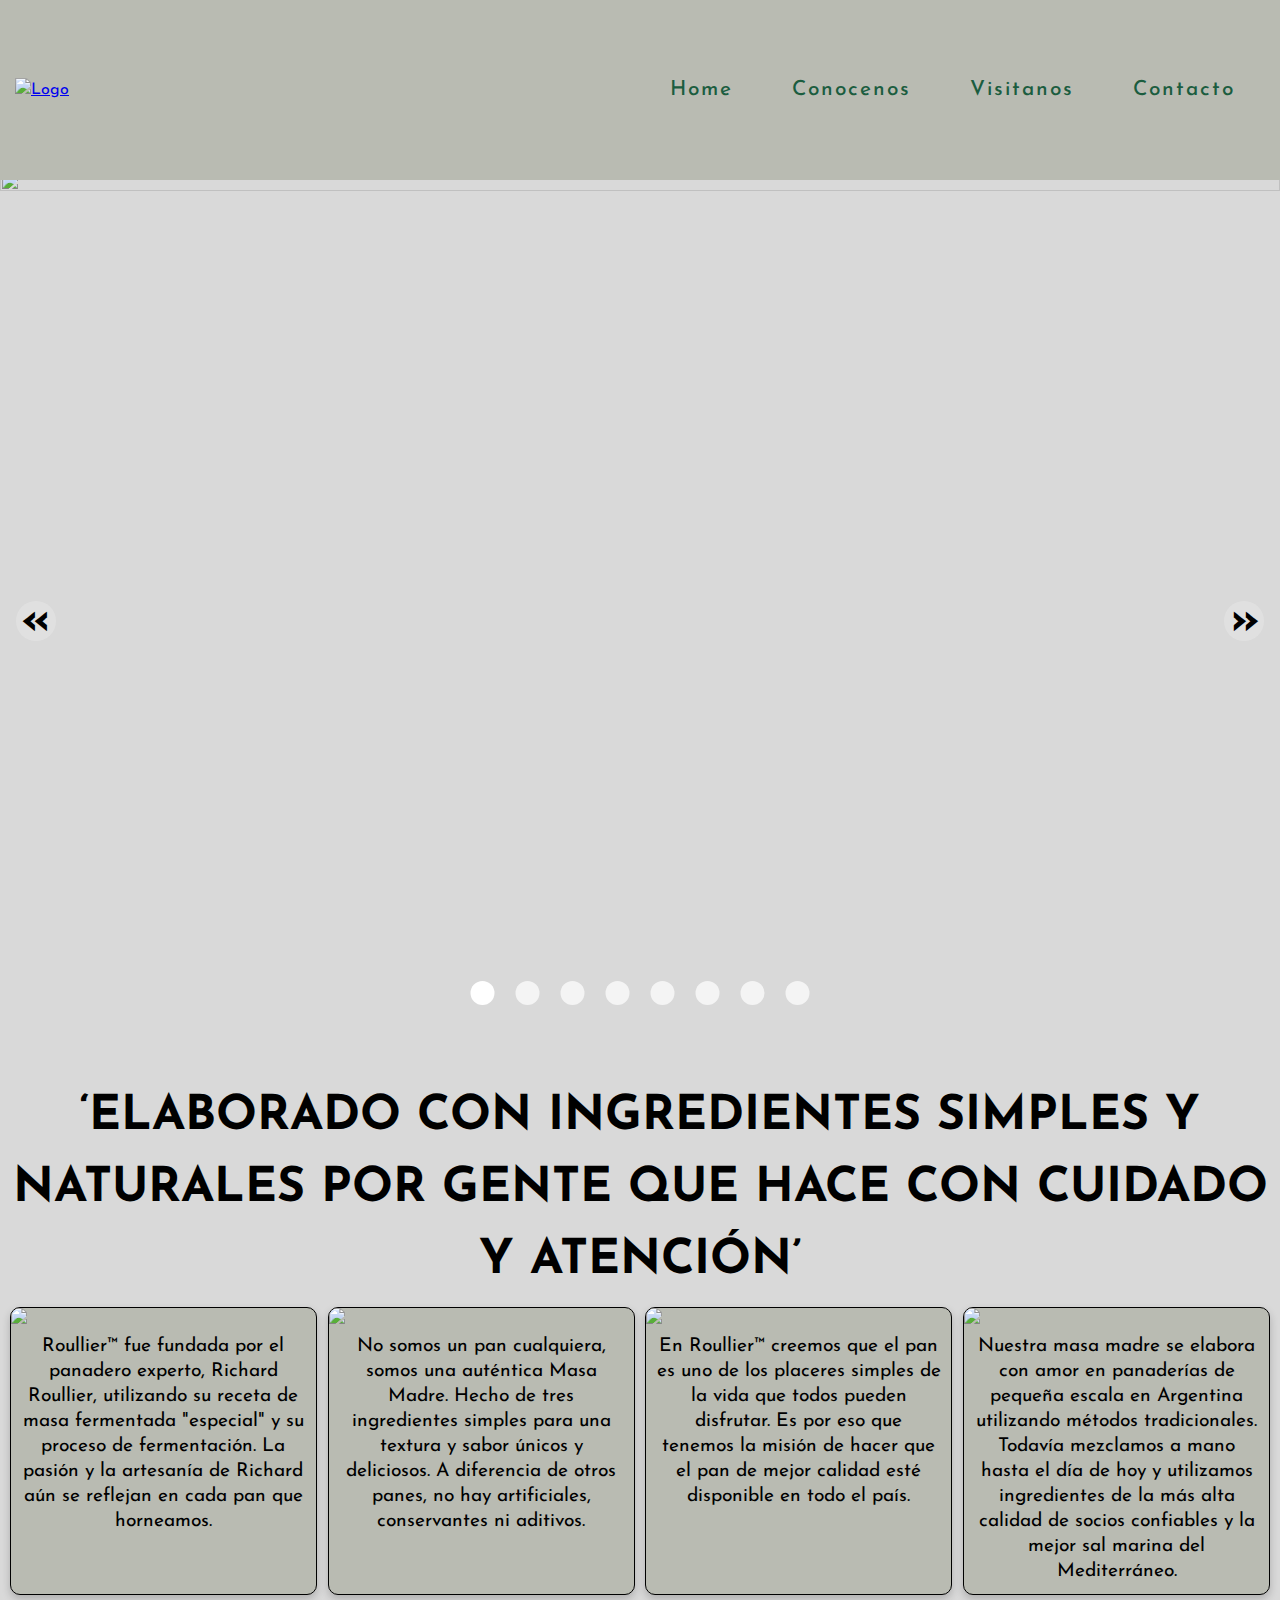
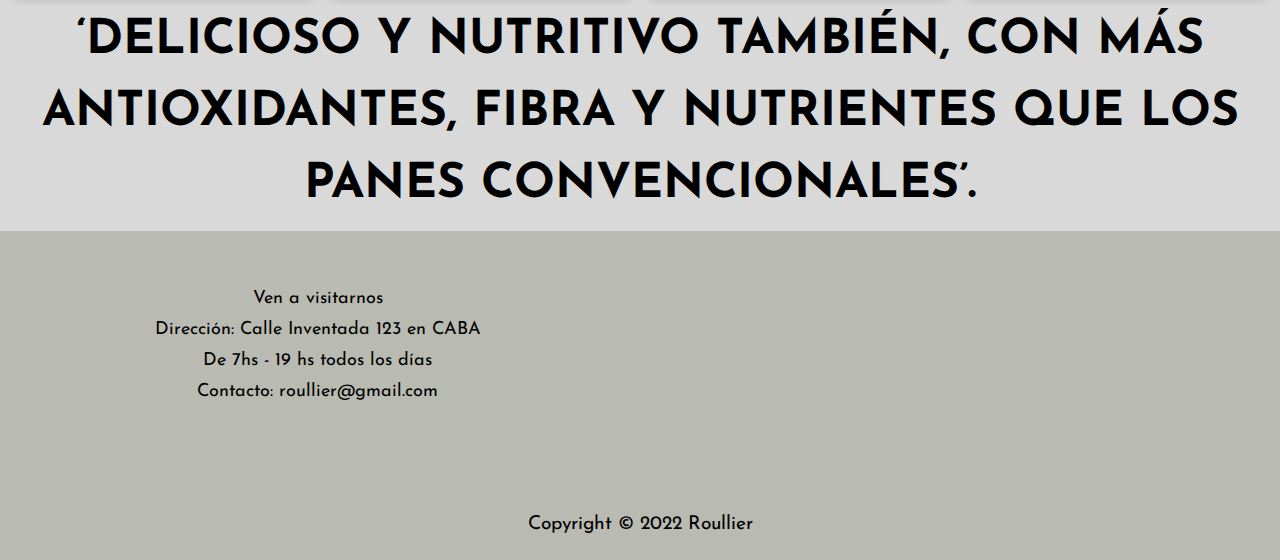
==== Index.html @ 5b41ce5e "media query" ====
<!DOCTYPE html>
<html lang="en">
  <head>
    <meta charset="UTF-8" />
    <meta content="width=device-width, initial-scale=1" name="viewport" />
    <title>Roullier™ Index</title>
    <meta http-equiv="X-UA-Compatible" content="IE=edge" />
    <link rel="stylesheet" href="style.css" />
    <link rel="preconnect" href="https://fonts.googleapis.com" />
    <link rel="preconnect" href="https://fonts.gstatic.com" crossorigin />
    <link
      href="https://fonts.googleapis.com/css2?family=Josefin+Sans:wght@400;500;600;700&family=Montserrat:wght@100&display=swap"
      rel="stylesheet"
    />
    <script
      src="https://kit.fontawesome.com/a5eb905d06.js"
      crossorigin="anonymous"
    ></script>
    <link rel="shortcut icon" href="img/favicon.ico" type="image/x-icon" />
  </head>
  <body>
    <header class="primary-heading">
      <nav class="nav">
        <div class="nav__logo">
          <a href="#start" >
            <img src="img/roullier-logo-no-background.png" alt="Logo"
            /></a>
        </div>
        <ul class="nav__links">
          <li class="nav__link"><a href="#start">Home</a></li>
          <li class="nav__link"><a href="/Conocenos.html">Conocenos</a></li>
          <li class="nav__link"><a href="#end">Visitanos</a></li>
          <li class="nav__link"><a href="/Contacto.html">Contacto</a></li>
        </ul>
        <div class="nav__burger">
          <div class="line1"></div>
          <div class="line2"></div>
          <div class="line3"></div>
        </div>
      </nav>
    </header>
    <main id="start" class="main">
      <div class="carousel">
        <ul class="carousel__track">
          <li class="carousel__img carousel__img-visible">
            <img src="img/imgCarousel1 (2).jpg" alt="" />
          </li>
          <li class="carousel__img">
            <img src="img/imgCarousel2 (2).jpg" alt="" />
          </li>
          <li class="carousel__img">
            <img src="img/imgCarousel3.jpg" alt="" />
          </li>
          <li class="carousel__img">
            <img src="img/imgCarousel4.jpg" alt="" />
          </li>
          <li class="carousel__img">
            <img src="img/imgCarousel5.jpg" alt="" />
          </li>
          <li class="carousel__img">
            <img src="img/imgCarousel6.jpg" alt="" />
          </li>
          <li class="carousel__img">
            <img src="img/imgCarousel7.jpg" alt="" />
          </li>
          <li class="carousel__img">
            <img src="img/imgCarousel8.jpg" alt="" />
          </li>
        </ul>
        <div class="carousel__buttons">
          <button class="carousel__button carousel__button--prev">
            &#171;
          </button>
          <button class="carousel__button carousel__button--next">
            &#187;
          </button>
        </div>
        <div class="carousel__indicators">
          <button
            class="carousel__indicator carousel__indicator__active"
          ></button>
          <button class="carousel__indicator"></button>
          <button class="carousel__indicator"></button>
          <button class="carousel__indicator"></button>
          <button class="carousel__indicator"></button>
          <button class="carousel__indicator"></button>
          <button class="carousel__indicator"></button>
          <button class="carousel__indicator"></button>
        </div>
      </div>

      <section class="section-one">
		<div class="section-one__text">
			<h1>
				‘ELABORADO CON INGREDIENTES SIMPLES Y NATURALES POR GENTE QUE HACE CON
				CUIDADO Y ATENCIÓN’
			  </h1>
		</div>
        
        <div class="section-one__green">
          <div class="card">
            <img src="img/imgCol1.jpeg" class="card__img" />
            <div class="card__body">
              <p class="card__text">
                Roullier™ fue fundada por el panadero experto, Richard Roullier,
                utilizando su receta de masa fermentada "especial" y su proceso
                de fermentación. La pasión y la artesanía de Richard aún se
                reflejan en cada pan que horneamos.
              </p>
            </div>
          </div>
          <div class="space"></div>
          <div class="card">
			<img src="img/imgCol2.jpeg" class="card__img" />
            <div class="card__body">
              <p class="card__text">
                No somos un pan cualquiera, somos una auténtica Masa Madre.
                Hecho de tres ingredientes simples para una textura y sabor
                únicos y deliciosos. A diferencia de otros panes, no hay
                artificiales, conservantes ni aditivos.
              </p>
            </div>
          </div>
          <div class="space"></div>
          <div class="card">
			<img src="img/imgCol3.jpeg" class="card__img" />
            <div class="card__body">
              <p class="card__text">
                En Roullier™ creemos que el pan es uno de los placeres simples
                de la vida que todos pueden disfrutar. Es por eso que tenemos la
                misión de hacer que el pan de mejor calidad esté disponible en
                todo el país.
              </p>
            </div>
           
          </div>
          <div class="space"></div>
          <div class="card">
			<img src="img/imgCol4.jpg" class="card__img" />
            <div class="card__body">
              <p class="card__text">
                Nuestra masa madre se elabora con amor en panaderías de pequeña
                escala en Argentina utilizando métodos tradicionales. Todavía
                mezclamos a mano hasta el día de hoy y utilizamos ingredientes
                de la más alta calidad de socios confiables y la mejor sal
                marina del Mediterráneo.
              </p>
            </div>
          </div>
          
        </div>
		<div class="section-one__text">
			<h1>
				‘DELICIOSO Y NUTRITIVO TAMBIÉN, CON MÁS ANTIOXIDANTES, FIBRA Y
				NUTRIENTES QUE LOS PANES CONVENCIONALES’.
			  </h1>
		</div>
       
      </section>
    </main>

    <footer class="footer">
      <div class="footer__contact">
        <ul>
          <li>Ven a visitarnos</li>
          <li>Dirección: Calle Inventada 123 en CABA</li>
          <li>De 7hs - 19 hs todos los días</li>
          <li>Contacto: roullier@gmail.com</li>
          <li>
            <a href=""><i class="fa-brands fa-whatsapp fa-xl"></i></a
            ><a href=""><i class="fa-brands fa-instagram fa-xl"></i></a>
            <a href=""> <i class="fa-brands fa-facebook-f fa-xl"></i></a>
            <a href=""><i class="fa-brands fa-pinterest-p fa-xl"></i></a>
          </li>
        </ul>
        <iframe
          src="https://www.google.com/maps/embed?pb=!1m18!1m12!1m3!1d105089.18487951913!2d-58.51975535823997!3d-34.603225189045624!2m3!1f0!2f0!3f0!3m2!1i1024!2i768!4f13.1!3m3!1m2!1s0x95bcb579510de101%3A0x88c0b776a1d90a3b!2zQm_Du2xhbg!5e0!3m2!1ses-419!2sar!4v1664682554172!5m2!1ses-419!2sar"
          width="400"
          height="200"
          style="border: 0"
          allowfullscreen=""
          loading="lazy"
          referrerpolicy="no-referrer-when-downgrade"
        ></iframe>
      </div>
      <p id="end">Copyright © 2022 Roullier</p>
    </footer>
    <script src="app.js"></script>
    <script src="carousel.js"></script>
  </body>
</html>
---- style.css ----
/*Reset*/
/* Box sizing reglas*/
*,
*::before,
*::after {
    box-sizing: border-box;
}

/* Remover margenes */
* {
    margin: 0;
    padding: 0;
}

/* remover estilo listas ul, al elemento con rol de lista */
ul[role="list"],
ol[role="list"] {
    list-style: none;
}

/* reseteo de root */
html:focus-within {
    scroll-behavior: smooth;
}

/* reseteo de body */
body {
    min-height: 100vh;
    text-rendering: optimizeSpeed;
    line-height: 1.5;
    font-family: "Josefin Sans", sans-serif;
    overflow-x: hidden;
    background-color: #d9d9d9;
}

/* los enlases que no tienen clase tienen estilo default */
a:not([class]) {
    text-decoration-skip-ink: auto;
}

/* reseteo de imagenes */
img,
picture {
    min-width: 100%;
    display: block;
}

/* letra botones heredadas */
input,
button,
textarea,
select {
    font: inherit;
}

/*FIN RESET*/

/*Estilo nav*/
.nav__logo {
    display: flex;
    position: relative;
}

.nav__logo img {
    width: 20vh;
}

nav {
    display: flex;
    position: fixed;
    top: 0;
    z-index: 2;
    width: 100%;
    align-items: center;
    justify-content: space-between;
    height: 20vh;
    background-color: #b9bbb2;
    padding: 15px;
}

.nav__links {
    display: flex;
    width: 50%;
    justify-content: space-around;
    align-items: center;
}

.nav__links a {
    color: #1B5D3F;
    font-weight: 500;
    font-size: 1.3rem;
    text-decoration: none;
    letter-spacing: 0.125rem;
    display: inline-block;
}

li {
    list-style: none;
}

.nav__burger {
    align-self: center;
    display: none;
}

.nav__burger div {
    background-color: #04020f;
    width: 3.125rem;
    height: 0.4rem;
    margin: 0.5rem;
    transition: all 0.5s ease;
}

.nav__links a:hover {
    transform: scale(110%);
}

/*Fin Estilo Nav*/

/*Carousel Style*/
.carousel {
    max-width: 100vw;
    height: 100vh;
    overflow: hidden;
    position: relative;
    margin-top: 19vh;
    background-color: #d9d9d9;
}

.carousel__img,
.carousel__img-hidden {
    display: none;
}

.carousel__track {
    inset: 0;
}

.carousel__track img {
    display: block;
    max-width: 100%;
    width: 100%;
    height: 100%;
    object-fit: cover;
    object-position: center;
}

.carousel__img-visible {
    display: block;
}

.animacionDerecha {
    animation: slideChangeR 1s;
}

.animacionIzquierda {
    animation: slideChangeL 1s;
}

@keyframes slideChangeL {
    from {
        opacity: 0;
        transform: translateX(1900px);
    }
    to {
        opacity: 1;
        transform: translateX(0px);
    }
}

@keyframes slideChangeR {
    from {
        opacity: 0;
        transform: translateX(-1900px);
    }
    to {
        opacity: 1;
        transform: translateX(0px);
    }
}

.carousel__button {
    justify-content: center;
    object-position: center;
    font-weight: bold;
    height: 40px;
    width: 40px;
    line-height: 40px;
    position: absolute;
    top: 50%;
    transform: translateY(-50%);
    background-color: rgba(255, 255, 255, 20%);
    border: none;
    border-radius: 50%;
    font-size: 3rem;
    cursor: pointer;
    text-align: center;
}

.carousel__button--next {
    right: 1rem;
}

.carousel__button--prev {
    left: 1rem;
}

.carousel__button:hover {
    background-color: rgba(255, 255, 255, 50%);
}

.carousel__indicators {
    position: absolute;
    display: block;
    height: fit-content;
    width: fit-content;
    z-index: 1;
    top: 90%;
    right: 50%;
    transform: translateX(50%);
}

.carousel__indicator {
    width: 1.5rem;
    height: 1.5rem;
    margin: auto 0.5rem;
    border: none;
    border-radius: 50%;
    background-color: rgba(255, 255, 255, 0.7);
    cursor: pointer;
}

.carousel__indicator__active {
    background-color: rgba(255, 255, 255, 1);
}

/*Fin estilo carousel*/
/*section style*/
.section-one {
    margin: 0;
    display: block;
    justify-content: space-evenly;
    background-color: inherit;
    height: fit-content;
    text-align: center;
    align-items: center;
}

.section-one__text {
    text-align: center;
    padding: 10px;
    background-color: inherit;
    font-size: 1.5rem;
    height: fit-content;
}

.section-one h2 {
    text-align: center;
    padding: 20px;
    background-color: inherit;
    font-size: 1.2rem;
}

.section-one__green {
    display: flex;
    width: 100%;
    align-items: stretch;
    height: auto;
    padding: 0 10px;
}

.section-one__grey {
    display: flex;
    flex-direction: row;
    background-color: #d9d9d9;
}

.contacto {
    display: flex;
    flex-flow: nowrap column;
    width: 100%;
}

.card {
    overflow: hidden;
    border: 1px solid black;
    background-color: #b9bbb2;
    border-radius: 10px;
    box-shadow: 0 4px 8px 0 rgba(0, 0, 0, 0.2);
    display: block;
    width: 100%;
    object-fit: cover;
    object-position: center;
    -webkit-border-radius: 10px;
    -moz-border-radius: 10px;
    -ms-border-radius: 10px;
    -o-border-radius: 10px;
    align-self: stretch;
}

.card__text {
    text-align: inherit;
    font-size: 1.2rem;
    line-height: 25px;
    padding: 10px;
}

.card:hover {
    transform: translateY(-10px);
    -webkit-transform: translateY(-10px);
    -moz-transform: translateY(-10px);
    -ms-transform: translateY(-10px);
    -o-transform: translateY(-10px);
}
.space{
    width:45px;
    height: 10px;
}
.form {
    padding: 1rem;
    margin: 0.5rem;
    font-size: 1.125rem;
    width: 100vh;
    border-radius: 10px;
    border: none;
    -webkit-border-radius: 10px;
    -moz-border-radius: 10px;
    -ms-border-radius: 10px;
    -o-border-radius: 10px;
}

.form.area {
    height: 30vh;
}

.form.btn {
    justify-content: center;
    background: #b9bbb2;
    cursor: pointer;
    width: 10rem;
    height: fit-content;
    font-size: 1.5rem;
    text-align: center;
    border-radius: 50px;
    border: 2px solid #b9bbb2;
    -webkit-border-radius: 50px;
    -moz-border-radius: 50px;
    -ms-border-radius: 50px;
    -o-border-radius: 50px;
    margin-bottom: 20px;
    cursor: pointer;
    box-shadow: 2px 2px 4px rgba(0, 0, 0, 0.1);
    transition: all 0.1s ease;

}

.form.btm:hover {
    transform: scale(120%);
}

section img {
    max-width: 100%;
}

.fa-circle-check {
    opacity: 0;
    transform: translateY(25px);
    position: absolute;
    -webkit-transform: translateY(25px);
    -moz-transform: translateY(25px);
    -ms-transform: translateY(25px);
    -o-transform: translateY(25px);
    color: green;
    font-size: 1.5rem;
    font-weight: 600;
}

.fa-circle-xmark {
    opacity: 0;
    transform: translateY(25px);
    position: absolute;
    -webkit-transform: translateY(25px);
    -moz-transform: translateY(25px);
    -ms-transform: translateY(25px);
    -o-transform: translateY(25px);
    color: red;
    font-size: 1.5rem;
    font-weight: 600;
}

.error {
    color: red;
}

/*Fin estilo main*/
/*Estilos footer*/
.footer__contact {
    padding: 30px;
    display: flex;
    justify-content: space-around;
    align-items: center;
    text-align: center;
    width: 100%;
    background-color: #b9bbb2;
}

.footer__contact li {
    list-style: none;
    padding: 2px;
    font-size: 1.125rem;
}

.footer {
    display: flex;
    flex-flow: wrap row;
}

footer p {
    background-color: #b9bbb2;
    padding: 20px;
    text-align: center;
    font-size: 1.2rem;
}

.fa-brands {
    padding-top: 10px;
    margin: 10px;
}

.footer__contact a {
    color: #04020f;
}

#end {
    width: 100%;
    align-self: center;
}

/*Tablet*/
@media screen and (max-width: 810px) {
    .nav__links li {
        opacity: 0;
    }

    .nav__links {
        display: flex;
        position: absolute;
        padding: 0;
        height: 93vh;
        right: 0;
        flex-direction: column;
        align-items: center;
        justify-content: start;
        width: 40%;
        transform: translatex(100%);
        transition: transform 0.5s ease-in;
        margin-top: 7vh;
        background-color: rgba(185, 187, 178, 90%);
    }

    .nav__links a {
        padding-top: 20px;
        padding-bottom: 20px;
        color: #04020f;
        font-size: 2rem;
    }

    nav {
        position: fixed;
        top: 0;
        background-color: #b9bbb2;
        display: flex;
        width: 100%;
        justify-content: space-around;
        z-index: 2;
        height: 7vh;
    }

    .carousel-container {
        margin-top: 20vh;
    }

    .nav__burger div {
        width: 25px;
        height: 3px;
        margin: 5px;
    }

    .nav__burger {
        display: block;
        cursor: pointer;
        z-index: 5;
    }

    .nav__logo {
        display: flex;
        z-index: 5;
        align-self: center;
        width: 10vh;

    }

    .nav-active {
        transform: translateX(0%);
        padding: 0;
    }

    @keyframes navLinkFade {
        from {
            opacity: 0;
            transform: translateX(50px);
        }
        to {
            opacity: 1;
            transform: translateX(0px);
        }
    }
    .animateB .line1 {
        transform: rotate(-45deg) translate(-5px, 6px);
    }

    .animateB .line2 {
        opacity: 0;
    }

    .animateB .line3 {
        transform: rotate(45deg) translate(-5px, -6px);
    }

    .carousel {
        margin-top: 7vh;
        display: inline-block;
        height: 50vh;
    }

    .card > img {
        width: 100%;
    }

    .section-one__green {
        flex-wrap: wrap;
    }

    .card {
        width: 48%;
    }

    .content div {
        width: 50%;
    }

    .section-one__text {
        display: flex;
        align-items: center;
        justify-content: center;
        width: 100%;
        height: 100%;
    }

    .section-one__green {
        flex-wrap: wrap;
        justify-content: center;
    }

    .form {
        width: 40rem;
        font-size: 1.125rem;
    }

    .form.area {
        height: 30vh;
    }

}

/*Horizontal celus*/
@media screen and (max-width: 920px) and (orientation: landscape) {
    .nav__links li {
        opacity: 0;
    }

    .nav__links {
        display: flex;
        position: absolute;
        right: 0;
        height: 90vh;
        top: 0;
        margin-top: 10vh;
        flex-direction: column;
        width: 40%;
        transform: translatex(100%);
        transition: transform 0.5s ease-in;
        background-color: rgba(185, 187, 178, 90%);
    }

    .nav__links a {
        color: #1B5D3F;
        font-size: 1.5rem;
        font-weight: 600;
        padding: 15px;
    }

    nav {
        top: 0;
        position: fixed;
        background-color: #b9bbb2;
        display: flex;
        justify-content: space-between;
        z-index: 2;
        width: 100%;
        height: 10vh;
        padding: 9px;
    }

    .nav__burger {
        display: block;
        cursor: pointer;
        z-index: 5;
    }

    .nav__burger div {
        width: 25px;
        height: 3px;
        margin: 5px;
    }

    .nav__logo {
        display: flex;
        z-index: 5;
        align-self: center;
        width: fit-content;
    }

    .nav__logo img {
        width: 10vh;
    }

    .nav-active {
        transform: translateX(0%);
    }

    @keyframes navLinkFade {
        from {
            opacity: 0;
            transform: translateX(50px);
        }
        to {
            opacity: 1;
            transform: translateX(0px);
        }
    }
    .animateB .line1 {
        transform: rotate(-45deg) translate(-5px, 6px);
    }

    .animateB .line2 {
        opacity: 0;
    }

    .animateB .line3 {
        transform: rotate(45deg) translate(-5px, -6px);
    }

    .carousel {
        display: inline-block;
        height: 100vh;
        width: 100%;
        margin-top: 10vh;
    }

    .section-one__green {
        flex-wrap: wrap;
        justify-content: center;
    }

    .card {
        width: 48%;
    }

    .card:hover {
        transform: translateY(0px);
    }

    .form {
        width: 200vh;
        font-size: 1.125rem;
        align-content: center;
    }

    .form.area {
        height: 30vh;
    }

    .btn {
        height: fit-content;
    }

    .section-one__text {
        font-size: 1rem;
    }

    .carousel__button {
        height: 25px;
        width: 25px;
        line-height: 25px;
        font-size: 2rem;
    }

    .carousel__indicators {
        position: absolute;
        display: block;
        top: 93%;
        z-index: 1;
    }

    .carousel__indicator {
        width: 1rem;
        height: 1rem;
        margin: auto 0.1rem;
    }

}

/*Vertical celus*/
@media screen and (max-width: 500px) and (orientation: portrait) {
    .nav__links li {
        opacity: 0;
    }

    .nav__links {
        display: flex;
        position: absolute;
        right: 0;
        height: 90vh;
        top: 0;
        margin-top: 10vh;
        flex-direction: column;
        width: 40%;
        transform: translatex(100%);
        transition: transform 0.5s ease-in;
        background-color: rgba(185, 187, 178, 90%);
    }

    .nav__links a {
        color: #1B5D3F;
        font-size: 1.5rem;
        font-weight: 600;
        padding: 15px;
    }

    nav {
        top: 0;
        position: fixed;
        background-color: #b9bbb2;
        display: flex;
        justify-content: space-between;
        z-index: 2;
        width: 100%;
        height: 10vh;
        padding: 9px;
    }

    .nav__burger {
        display: block;
        cursor: pointer;
        z-index: 5;
    }

    .nav__burger div {
        width: 25px;
        height: 3px;
        margin: 5px;
    }

    .nav__logo {
        display: flex;
        z-index: 5;
        align-self: center;
        width: fit-content;
    }

    .nav__logo img {
        width: 10vh;
    }

    .nav-active {
        transform: translateX(0%);
    }

    @keyframes navLinkFade {
        from {
            opacity: 0;
            transform: translateX(50px);
        }
        to {
            opacity: 1;
            transform: translateX(0px);
        }
    }
    .animateB .line1 {
        transform: rotate(-45deg) translate(-5px, 6px);
    }

    .animateB .line2 {
        opacity: 0;
    }

    .animateB .line3 {
        transform: rotate(45deg) translate(-5px, -6px);
    }

    .carousel {
        display: flex;
        margin-top: 0;
        height: fit-content;
    }

    .section-one {
        margin: 0;
    }

    .section-one__green {
        flex-wrap: wrap;
        max-width: 100%;
    }

    .section-one__no-index {
        margin-top: 7vh;
    }

    .footer__contact ul {
        padding-bottom: 20px;
    }

    .footer__contact {
        flex-wrap: wrap;
    }

    .form {
        width: 40vh;
        font-size: 1.125rem;
        align-content: center;
    }

    .form.area {
        height: 30vh;
    }

    .form.btn {
        width: 7rem;
    }

    .primary-heading {
        margin-top: 7vh;
    }

    .carousel__track img {
        width: 70vh;
    }

    .carousel__button {

    }

    .card {
        width: 100%;    
    }

    .card:hover {
        transform: translateY(0);
    }

    .carousel__button--next {
        right: 0.5rem;
    }

    .carousel__button--prev {
        left: 0.5rem;
    }

    .carousel__indicators {
        position: absolute;
        display: block;
        top: 90%;
        z-index: 1;
    }

    .carousel__indicator {
        width: 0.5rem;
        height: 0.5rem;
        margin: auto 0.1rem;
    }

    .section-one__text {
        font-size: 1rem;
    }

    .carousel__button {
        height: 25px;
        width: 25px;
        line-height: 25px;
        font-size: 2rem;
    }
}
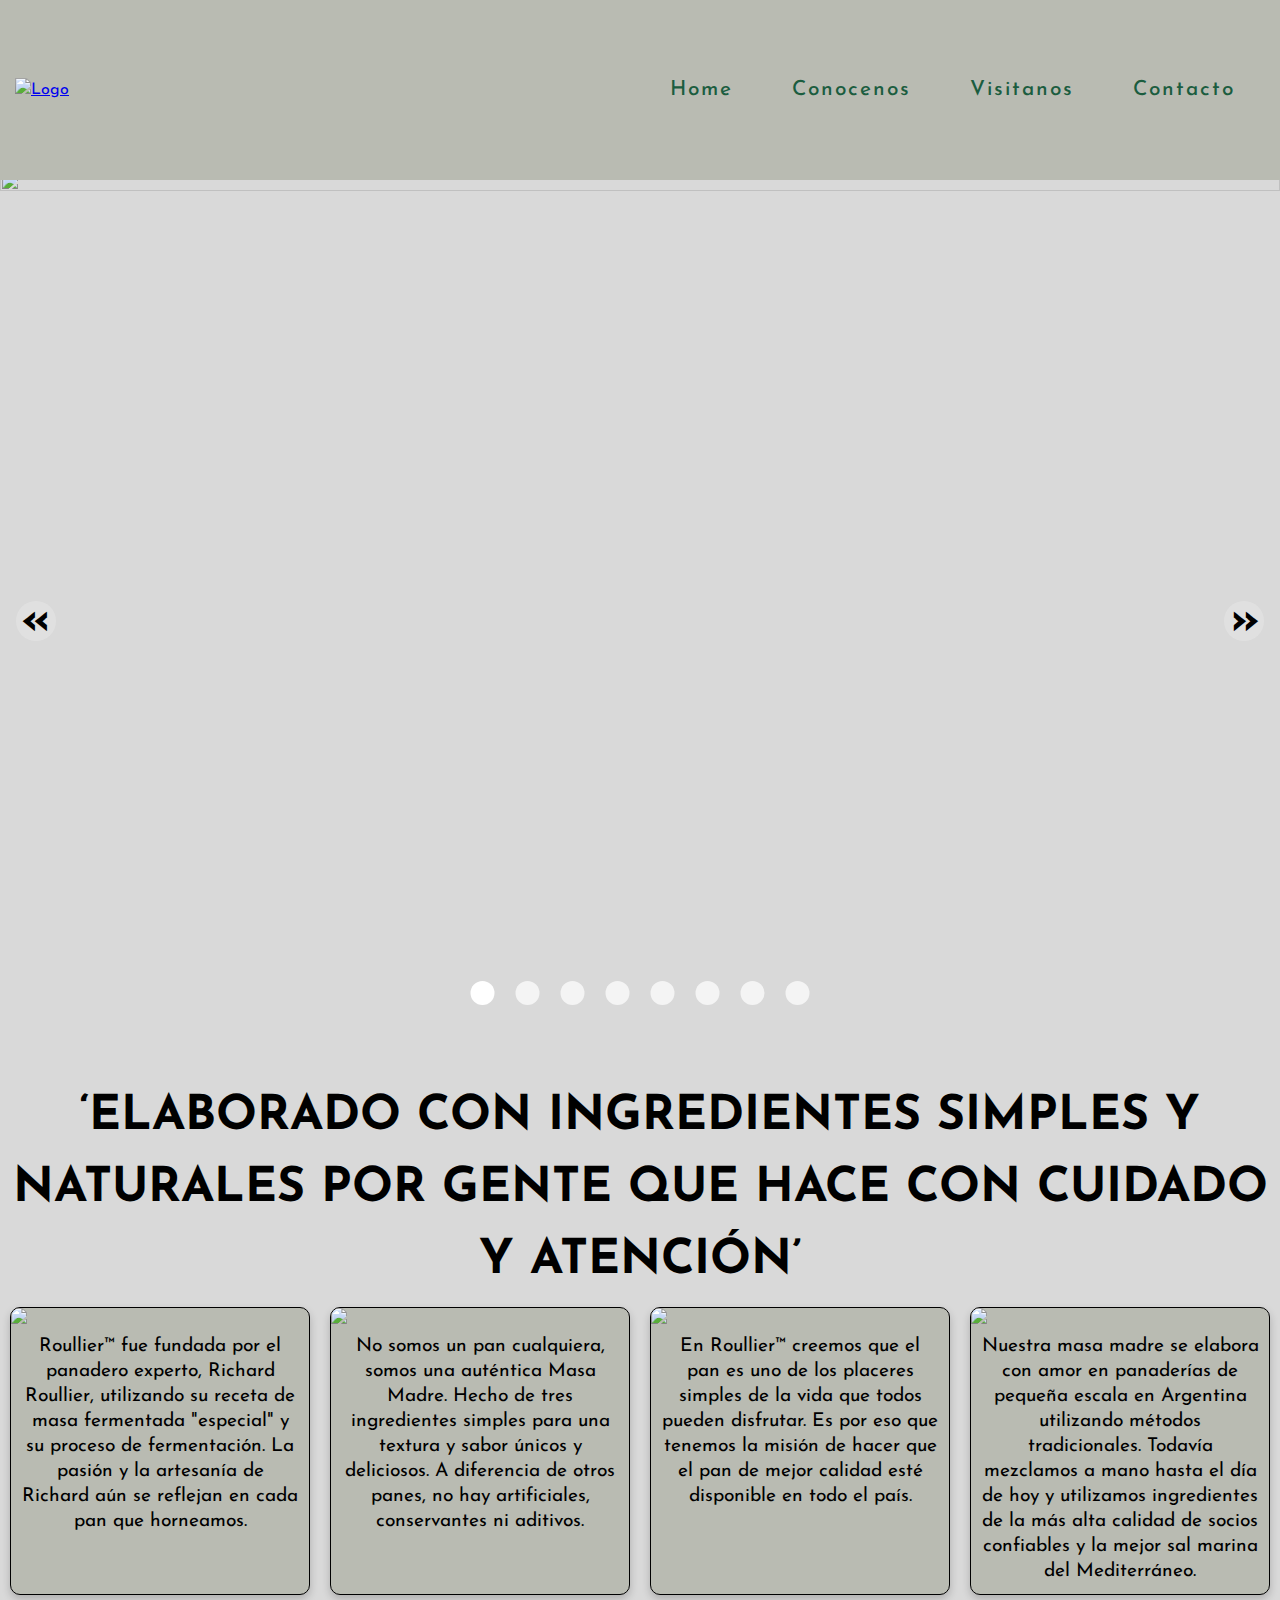
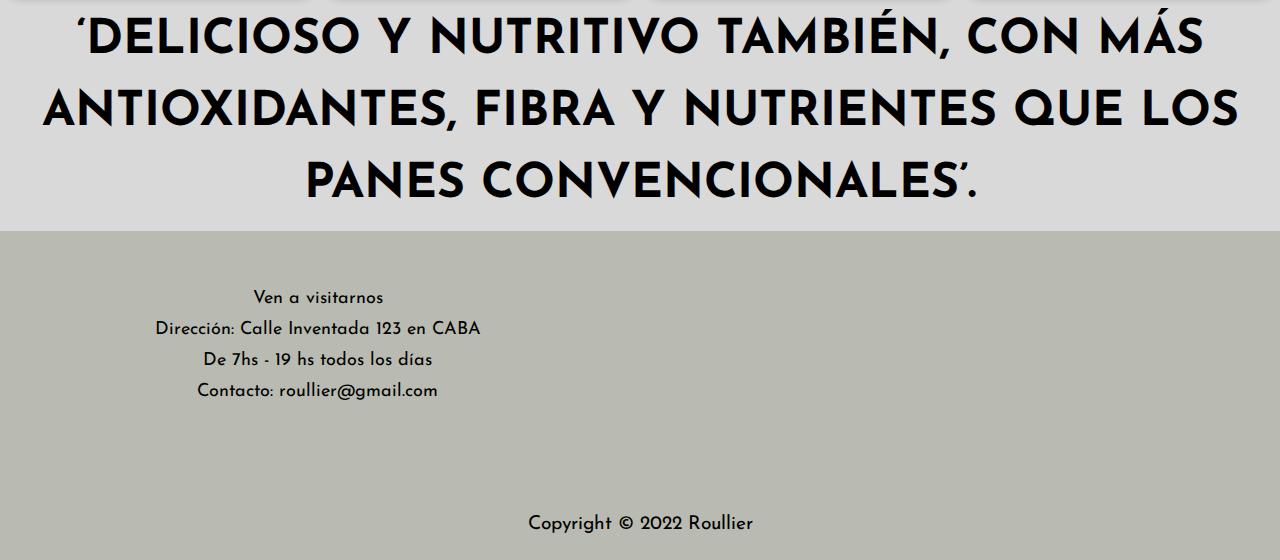
==== commit d09bb7b0: "media query" ====
--- a/Index.html
+++ b/Index.html
@@ -109,7 +109,6 @@
               </p>
             </div>
           </div>
-          <div class="space"></div>
           <div class="card">
 			<img src="img/imgCol2.jpeg" class="card__img" />
             <div class="card__body">
@@ -121,8 +120,8 @@
               </p>
             </div>
           </div>
-          <div class="space"></div>
-          <div class="card">
+
+          <div class="card card__middle">
 			<img src="img/imgCol3.jpeg" class="card__img" />
             <div class="card__body">
               <p class="card__text">
@@ -134,8 +133,8 @@
             </div>
            
           </div>
-          <div class="space"></div>
-          <div class="card">
+          
+          <div class="card card__middle">
 			<img src="img/imgCol4.jpg" class="card__img" />
             <div class="card__body">
               <p class="card__text">
--- a/style.css
+++ b/style.css
@@ -265,6 +265,7 @@
     display: flex;
     width: 100%;
     align-items: stretch;
+    justify-content:space-between;
     height: auto;
     padding: 0 10px;
 }
@@ -272,6 +273,7 @@
 .section-one__grey {
     display: flex;
     flex-direction: row;
+    justify-content:space-around;
     background-color: #d9d9d9;
 }
 
@@ -288,14 +290,12 @@
     border-radius: 10px;
     box-shadow: 0 4px 8px 0 rgba(0, 0, 0, 0.2);
     display: block;
-    width: 100%;
-    object-fit: cover;
+    width: 300px;
     object-position: center;
     -webkit-border-radius: 10px;
     -moz-border-radius: 10px;
     -ms-border-radius: 10px;
     -o-border-radius: 10px;
-    align-self: stretch;
 }
 
 .card__text {
@@ -670,11 +670,14 @@
 
     .section-one__green {
         flex-wrap: wrap;
-        justify-content: center;
+        justify-content: space-between;
+    }
+    .card__middle{
+        margin-top: 17px;
     }
 
     .card {
-        width: 48%;
+        width: 49%;
     }
 
     .card:hover {
@@ -820,8 +823,10 @@
     }
 
     .section-one__green {
-        flex-wrap: wrap;
-        max-width: 100%;
+        display: grid;
+        grid-template-columns: repeat(auto-fill, minmax(100%, 2fr));
+        grid-auto-rows: 100%;
+        grid-gap: 20px;
     }
 
     .section-one__no-index {
@@ -857,13 +862,8 @@
     .carousel__track img {
         width: 70vh;
     }
-
-    .carousel__button {
-
-    }
-
     .card {
-        width: 100%;    
+        width: 100%;
     }
 
     .card:hover {
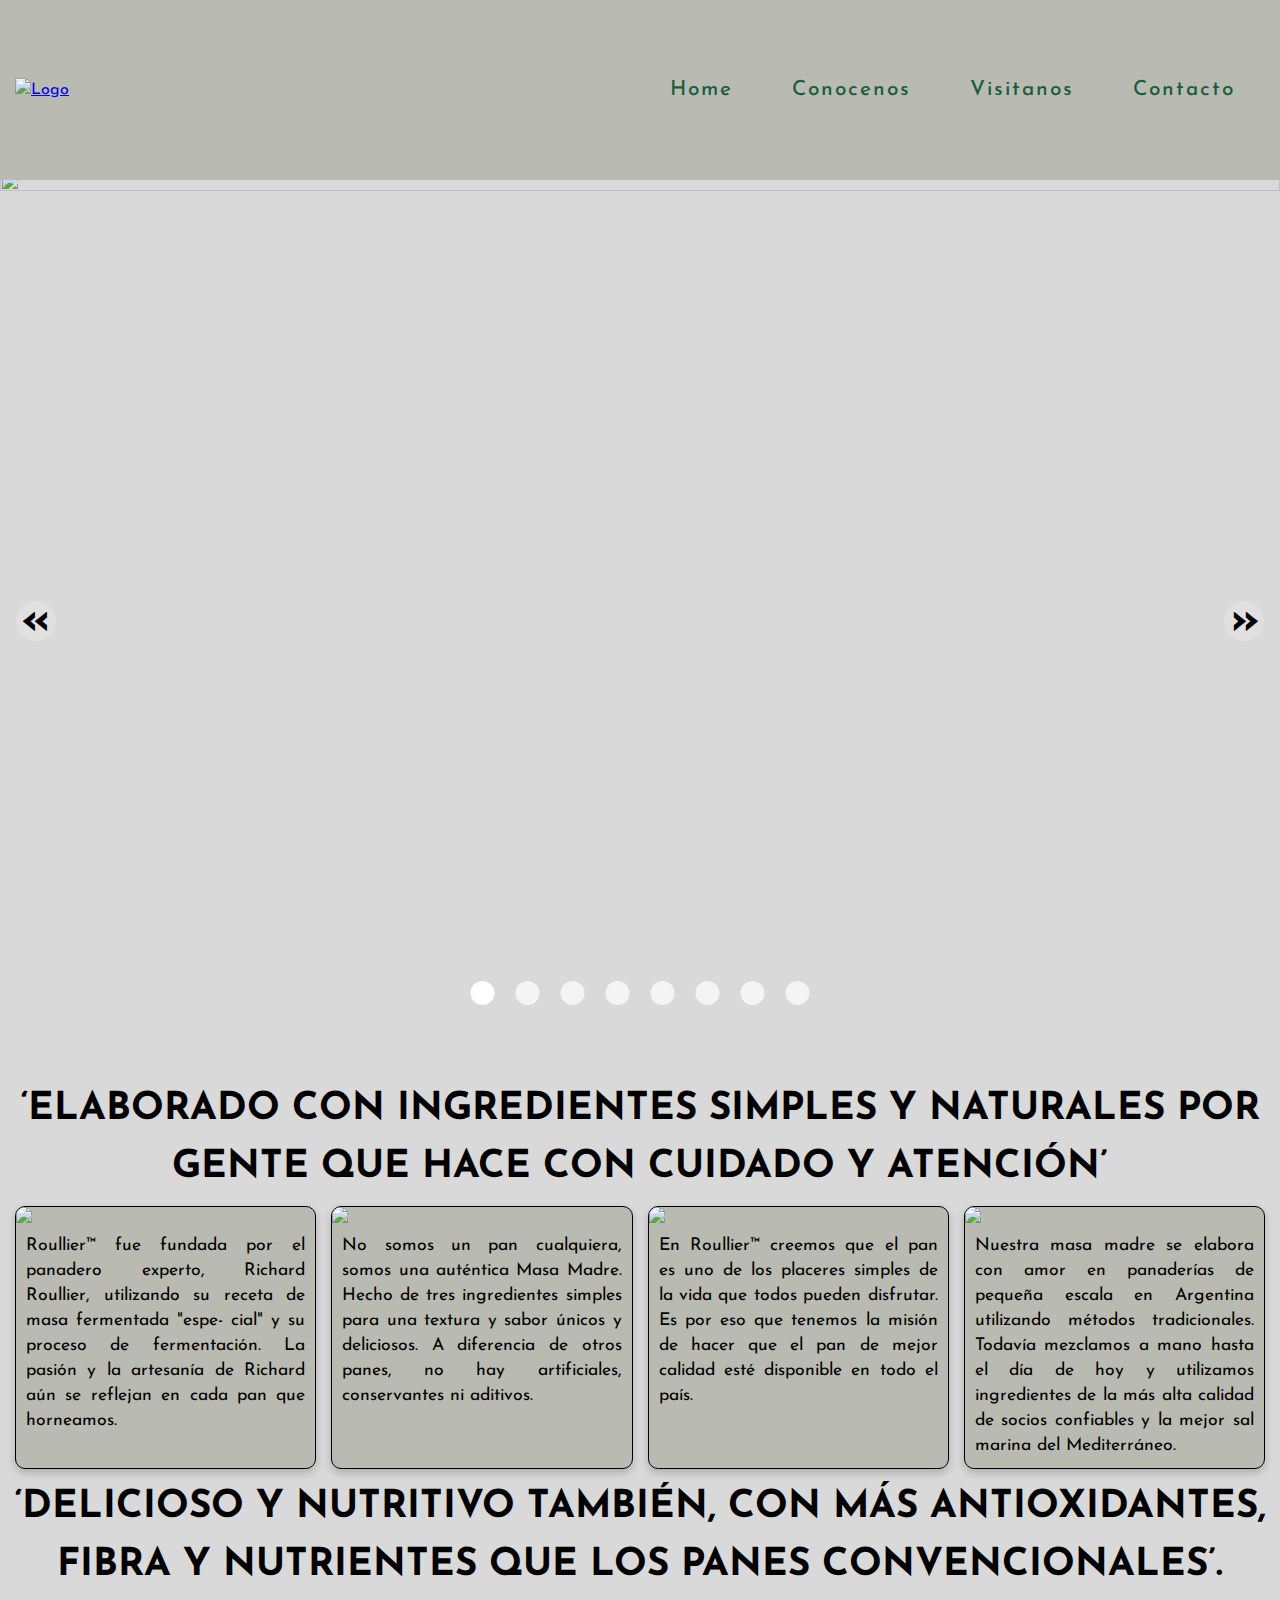
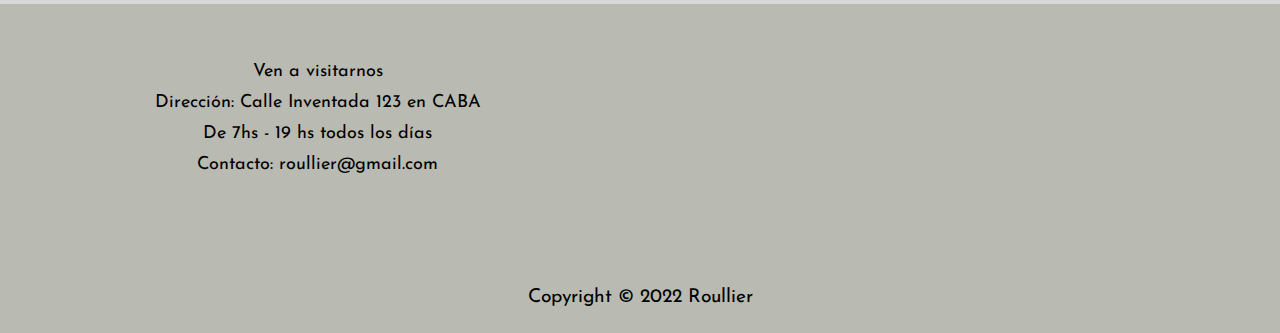
==== commit 8836c136: "media query" ====
--- a/Index.html
+++ b/Index.html
@@ -1,190 +1,189 @@
 <!DOCTYPE html>
 <html lang="en">
-  <head>
-    <meta charset="UTF-8" />
-    <meta content="width=device-width, initial-scale=1" name="viewport" />
-    <title>Roullier™ Index</title>
-    <meta http-equiv="X-UA-Compatible" content="IE=edge" />
-    <link rel="stylesheet" href="style.css" />
-    <link rel="preconnect" href="https://fonts.googleapis.com" />
-    <link rel="preconnect" href="https://fonts.gstatic.com" crossorigin />
-    <link
-      href="https://fonts.googleapis.com/css2?family=Josefin+Sans:wght@400;500;600;700&family=Montserrat:wght@100&display=swap"
-      rel="stylesheet"
-    />
-    <script
-      src="https://kit.fontawesome.com/a5eb905d06.js"
-      crossorigin="anonymous"
-    ></script>
-    <link rel="shortcut icon" href="img/favicon.ico" type="image/x-icon" />
-  </head>
-  <body>
-    <header class="primary-heading">
-      <nav class="nav">
-        <div class="nav__logo">
-          <a href="#start" >
-            <img src="img/roullier-logo-no-background.png" alt="Logo"
-            /></a>
-        </div>
-        <ul class="nav__links">
-          <li class="nav__link"><a href="#start">Home</a></li>
-          <li class="nav__link"><a href="/Conocenos.html">Conocenos</a></li>
-          <li class="nav__link"><a href="#end">Visitanos</a></li>
-          <li class="nav__link"><a href="/Contacto.html">Contacto</a></li>
-        </ul>
-        <div class="nav__burger">
-          <div class="line1"></div>
-          <div class="line2"></div>
-          <div class="line3"></div>
-        </div>
-      </nav>
-    </header>
-    <main id="start" class="main">
-      <div class="carousel">
-        <ul class="carousel__track">
-          <li class="carousel__img carousel__img-visible">
-            <img src="img/imgCarousel1 (2).jpg" alt="" />
-          </li>
-          <li class="carousel__img">
-            <img src="img/imgCarousel2 (2).jpg" alt="" />
-          </li>
-          <li class="carousel__img">
-            <img src="img/imgCarousel3.jpg" alt="" />
-          </li>
-          <li class="carousel__img">
-            <img src="img/imgCarousel4.jpg" alt="" />
-          </li>
-          <li class="carousel__img">
-            <img src="img/imgCarousel5.jpg" alt="" />
-          </li>
-          <li class="carousel__img">
-            <img src="img/imgCarousel6.jpg" alt="" />
-          </li>
-          <li class="carousel__img">
-            <img src="img/imgCarousel7.jpg" alt="" />
-          </li>
-          <li class="carousel__img">
-            <img src="img/imgCarousel8.jpg" alt="" />
-          </li>
-        </ul>
-        <div class="carousel__buttons">
-          <button class="carousel__button carousel__button--prev">
-            &#171;
-          </button>
-          <button class="carousel__button carousel__button--next">
-            &#187;
-          </button>
-        </div>
-        <div class="carousel__indicators">
-          <button
-            class="carousel__indicator carousel__indicator__active"
-          ></button>
-          <button class="carousel__indicator"></button>
-          <button class="carousel__indicator"></button>
-          <button class="carousel__indicator"></button>
-          <button class="carousel__indicator"></button>
-          <button class="carousel__indicator"></button>
-          <button class="carousel__indicator"></button>
-          <button class="carousel__indicator"></button>
-        </div>
-      </div>
+<head>
+	  <meta charset="UTF-8"/>
+	  <meta content="width=device-width, initial-scale=1" name="viewport"/>
+	  <title>Roullier™ Index</title>
+	  <meta http-equiv="X-UA-Compatible" content="IE=edge"/>
+	  <link rel="stylesheet" href="style.css"/>
+	  <link rel="preconnect" href="https://fonts.googleapis.com"/>
+	  <link rel="preconnect" href="https://fonts.gstatic.com" crossorigin/>
+	  <link
+			  href="https://fonts.googleapis.com/css2?family=Josefin+Sans:wght@400;500;600;700&family=Montserrat:wght@100&display=swap"
+			  rel="stylesheet"
+	  />
+	  <script
+			  src="https://kit.fontawesome.com/a5eb905d06.js"
+			  crossorigin="anonymous"
+	  ></script>
+	  <link rel="shortcut icon" href="img/favicon.ico" type="image/x-icon"/>
+</head>
+<body>
+<header class="primary-heading">
+	  <nav class="nav">
+			<div class="nav__logo">
+				  <a href="#start">
+						<img src="img/roullier-logo-no-background.png" alt="Logo"
+						/></a>
+			</div>
+			<ul class="nav__links">
+				  <li class="nav__link"><a href="#start">Home</a></li>
+				  <li class="nav__link"><a href="/Conocenos.html">Conocenos</a></li>
+				  <li class="nav__link"><a href="#end">Visitanos</a></li>
+				  <li class="nav__link"><a href="/Contacto.html">Contacto</a></li>
+			</ul>
+			<div class="nav__burger">
+				  <div class="line1"></div>
+				  <div class="line2"></div>
+				  <div class="line3"></div>
+			</div>
+	  </nav>
+</header>
+<main id="start" class="main">
+	  <div class="carousel">
+			<ul class="carousel__track">
+				  <li class="carousel__img carousel__img-visible">
+						<img src="img/imgCarousel1 (2).jpg" alt=""/>
+				  </li>
+				  <li class="carousel__img">
+						<img src="img/imgCarousel2 (2).jpg" alt=""/>
+				  </li>
+				  <li class="carousel__img">
+						<img src="img/imgCarousel3.jpg" alt=""/>
+				  </li>
+				  <li class="carousel__img">
+						<img src="img/imgCarousel4.jpg" alt=""/>
+				  </li>
+				  <li class="carousel__img">
+						<img src="img/imgCarousel5.jpg" alt=""/>
+				  </li>
+				  <li class="carousel__img">
+						<img src="img/imgCarousel6.jpg" alt=""/>
+				  </li>
+				  <li class="carousel__img">
+						<img src="img/imgCarousel7.jpg" alt=""/>
+				  </li>
+				  <li class="carousel__img">
+						<img src="img/imgCarousel8.jpg" alt=""/>
+				  </li>
+			</ul>
+			<div class="carousel__buttons">
+				  <button class="carousel__button carousel__button--prev">
+						&#171;
+				  </button>
+				  <button class="carousel__button carousel__button--next">
+						&#187;
+				  </button>
+			</div>
+			<div class="carousel__indicators">
+				  <button
+						  class="carousel__indicator carousel__indicator__active"
+				  ></button>
+				  <button class="carousel__indicator"></button>
+				  <button class="carousel__indicator"></button>
+				  <button class="carousel__indicator"></button>
+				  <button class="carousel__indicator"></button>
+				  <button class="carousel__indicator"></button>
+				  <button class="carousel__indicator"></button>
+				  <button class="carousel__indicator"></button>
+			</div>
+	  </div>
+	  
+	  <section class="section-one">
+			<div class="section-one__text">
+				  <h1>‘ELABORADO CON INGREDIENTES SIMPLES Y NATURALES POR GENTE QUE HACE CON
+						CUIDADO Y ATENCIÓN’
+				  </h1>
+			</div>
+			
+			<div class="section-one__green">
+				  <div class="card">
+						<img src="img/imgCol1.jpg" class="card__img"/>
+						<div class="card__body">
+							  <p class="card__text">
+									Roullier™ fue fundada por el panadero experto, Richard Roullier,
+									utilizando su receta de masa fermentada "espe- cial" y su proceso
+									de fermentación. La pasión y la artesanía de Richard aún se
+									reflejan en cada pan que horneamos.
+							  </p>
+						</div>
+				  </div>
+				  <div class="card">
+						<img src="img/imgCol2.jpeg" class="card__img"/>
+						<div class="card__body">
+							  <p class="card__text">
+									No somos un pan cualquiera, somos una auténtica Masa Madre.
+									Hecho de tres ingredientes simples para una textura y sabor
+									únicos y deliciosos. A diferencia de otros panes, no hay
+									artificiales, conservantes ni aditivos.
+							  </p>
+						</div>
+				  </div>
+				  
+				  <div class="card card__middle">
+						<img src="img/imgCol3.jpeg" class="card__img"/>
+						<div class="card__body">
+							  <p class="card__text">
+									En Roullier™ creemos que el pan es uno de los placeres simples
+									de la vida que todos pueden disfrutar. Es por eso que tenemos la
+									misión de hacer que el pan de mejor calidad esté disponible en
+									todo el país.
+							  </p>
+						</div>
+				  
+				  </div>
+				  
+				  <div class="card card__middle">
+						<img src="img/imgCol4.jpg" class="card__img"/>
+						<div class="card__body">
+							  <p class="card__text">
+									Nuestra masa madre se elabora con amor en panaderías de pequeña
+									escala en Argentina utilizando métodos tradicionales. Todavía
+									mezclamos a mano hasta el día de hoy y utilizamos ingredientes
+									de la más alta calidad de socios confiables y la mejor sal
+									marina del Mediterráneo.
+							  </p>
+						</div>
+				  </div>
+			
+			</div>
+			<div class="section-one__text">
+				  <h1>
+						‘DELICIOSO Y NUTRITIVO TAMBIÉN, CON MÁS ANTIOXIDANTES, FIBRA Y
+						NUTRIENTES QUE LOS PANES CONVENCIONALES’.
+				  </h1>
+			</div>
+	  
+	  </section>
+</main>
 
-      <section class="section-one">
-		<div class="section-one__text">
-			<h1>
-				‘ELABORADO CON INGREDIENTES SIMPLES Y NATURALES POR GENTE QUE HACE CON
-				CUIDADO Y ATENCIÓN’
-			  </h1>
-		</div>
-        
-        <div class="section-one__green">
-          <div class="card">
-            <img src="img/imgCol1.jpeg" class="card__img" />
-            <div class="card__body">
-              <p class="card__text">
-                Roullier™ fue fundada por el panadero experto, Richard Roullier,
-                utilizando su receta de masa fermentada "especial" y su proceso
-                de fermentación. La pasión y la artesanía de Richard aún se
-                reflejan en cada pan que horneamos.
-              </p>
-            </div>
-          </div>
-          <div class="card">
-			<img src="img/imgCol2.jpeg" class="card__img" />
-            <div class="card__body">
-              <p class="card__text">
-                No somos un pan cualquiera, somos una auténtica Masa Madre.
-                Hecho de tres ingredientes simples para una textura y sabor
-                únicos y deliciosos. A diferencia de otros panes, no hay
-                artificiales, conservantes ni aditivos.
-              </p>
-            </div>
-          </div>
-
-          <div class="card card__middle">
-			<img src="img/imgCol3.jpeg" class="card__img" />
-            <div class="card__body">
-              <p class="card__text">
-                En Roullier™ creemos que el pan es uno de los placeres simples
-                de la vida que todos pueden disfrutar. Es por eso que tenemos la
-                misión de hacer que el pan de mejor calidad esté disponible en
-                todo el país.
-              </p>
-            </div>
-           
-          </div>
-          
-          <div class="card card__middle">
-			<img src="img/imgCol4.jpg" class="card__img" />
-            <div class="card__body">
-              <p class="card__text">
-                Nuestra masa madre se elabora con amor en panaderías de pequeña
-                escala en Argentina utilizando métodos tradicionales. Todavía
-                mezclamos a mano hasta el día de hoy y utilizamos ingredientes
-                de la más alta calidad de socios confiables y la mejor sal
-                marina del Mediterráneo.
-              </p>
-            </div>
-          </div>
-          
-        </div>
-		<div class="section-one__text">
-			<h1>
-				‘DELICIOSO Y NUTRITIVO TAMBIÉN, CON MÁS ANTIOXIDANTES, FIBRA Y
-				NUTRIENTES QUE LOS PANES CONVENCIONALES’.
-			  </h1>
-		</div>
-       
-      </section>
-    </main>
-
-    <footer class="footer">
-      <div class="footer__contact">
-        <ul>
-          <li>Ven a visitarnos</li>
-          <li>Dirección: Calle Inventada 123 en CABA</li>
-          <li>De 7hs - 19 hs todos los días</li>
-          <li>Contacto: roullier@gmail.com</li>
-          <li>
-            <a href=""><i class="fa-brands fa-whatsapp fa-xl"></i></a
-            ><a href=""><i class="fa-brands fa-instagram fa-xl"></i></a>
-            <a href=""> <i class="fa-brands fa-facebook-f fa-xl"></i></a>
-            <a href=""><i class="fa-brands fa-pinterest-p fa-xl"></i></a>
-          </li>
-        </ul>
-        <iframe
-          src="https://www.google.com/maps/embed?pb=!1m18!1m12!1m3!1d105089.18487951913!2d-58.51975535823997!3d-34.603225189045624!2m3!1f0!2f0!3f0!3m2!1i1024!2i768!4f13.1!3m3!1m2!1s0x95bcb579510de101%3A0x88c0b776a1d90a3b!2zQm_Du2xhbg!5e0!3m2!1ses-419!2sar!4v1664682554172!5m2!1ses-419!2sar"
-          width="400"
-          height="200"
-          style="border: 0"
-          allowfullscreen=""
-          loading="lazy"
-          referrerpolicy="no-referrer-when-downgrade"
-        ></iframe>
-      </div>
-      <p id="end">Copyright © 2022 Roullier</p>
-    </footer>
-    <script src="app.js"></script>
-    <script src="carousel.js"></script>
-  </body>
+<footer class="footer">
+	  <div class="footer__contact">
+			<ul>
+				  <li>Ven a visitarnos</li>
+				  <li>Dirección: Calle Inventada 123 en CABA</li>
+				  <li>De 7hs - 19 hs todos los días</li>
+				  <li>Contacto: roullier@gmail.com</li>
+				  <li>
+						<a href=""><i class="fa-brands fa-whatsapp fa-xl"></i></a
+						><a href=""><i class="fa-brands fa-instagram fa-xl"></i></a>
+						<a href=""> <i class="fa-brands fa-facebook-f fa-xl"></i></a>
+						<a href=""><i class="fa-brands fa-pinterest-p fa-xl"></i></a>
+				  </li>
+			</ul>
+			<iframe
+					src="https://www.google.com/maps/embed?pb=!1m18!1m12!1m3!1d105089.18487951913!2d-58.51975535823997!3d-34.603225189045624!2m3!1f0!2f0!3f0!3m2!1i1024!2i768!4f13.1!3m3!1m2!1s0x95bcb579510de101%3A0x88c0b776a1d90a3b!2zQm_Du2xhbg!5e0!3m2!1ses-419!2sar!4v1664682554172!5m2!1ses-419!2sar"
+					width="400"
+					height="200"
+					style="border: 0"
+					allowfullscreen=""
+					loading="lazy"
+					referrerpolicy="no-referrer-when-downgrade"
+			></iframe>
+	  </div>
+	  <p id="end">Copyright © 2022 Roullier</p>
+</footer>
+<script src="app.js"></script>
+<script src="carousel.js"></script>
+</body>
 </html>
--- a/style.css
+++ b/style.css
@@ -149,33 +149,19 @@
     display: block;
 }
 
-.animacionDerecha {
-    animation: slideChangeR 1s;
-}
-
-.animacionIzquierda {
-    animation: slideChangeL 1s;
-}
-
-@keyframes slideChangeL {
+.slideAnimation {
+    animation: slide 1.5s;
+}
+
+
+@keyframes slide {
     from {
         opacity: 0;
-        transform: translateX(1900px);
+
     }
     to {
         opacity: 1;
-        transform: translateX(0px);
-    }
-}
-
-@keyframes slideChangeR {
-    from {
-        opacity: 0;
-        transform: translateX(-1900px);
-    }
-    to {
-        opacity: 1;
-        transform: translateX(0px);
+
     }
 }
 
@@ -250,7 +236,7 @@
     text-align: center;
     padding: 10px;
     background-color: inherit;
-    font-size: 1.5rem;
+    font-size: 1.2rem;
     height: fit-content;
 }
 
@@ -262,16 +248,20 @@
 }
 
 .section-one__green {
-    display: flex;
+/*    display: flex;
     width: 100%;
     align-items: stretch;
     justify-content:space-between;
-    height: auto;
-    padding: 0 10px;
+    height: auto;   */
+    padding: 0 15px;
+    display: grid;
+    grid-template-columns: repeat(auto-fill, minmax(20%, 1fr));
+    grid-gap: 15px;
 }
 
 .section-one__grey {
     display: flex;
+    padding: 0px 10px 10px 10px;
     flex-direction: row;
     justify-content:space-around;
     background-color: #d9d9d9;
@@ -290,7 +280,7 @@
     border-radius: 10px;
     box-shadow: 0 4px 8px 0 rgba(0, 0, 0, 0.2);
     display: block;
-    width: 300px;
+    width: 100%;
     object-position: center;
     -webkit-border-radius: 10px;
     -moz-border-radius: 10px;
@@ -299,12 +289,16 @@
 }
 
 .card__text {
-    text-align: inherit;
-    font-size: 1.2rem;
+    text-align: justify;
+    font-size: 1.1rem;
     line-height: 25px;
     padding: 10px;
 }
-
+.section__col{
+    width: 50%;
+    padding:10px;
+    text-align: justify;
+}
 .card:hover {
     transform: translateY(-10px);
     -webkit-transform: translateY(-10px);
@@ -337,9 +331,10 @@
     justify-content: center;
     background: #b9bbb2;
     cursor: pointer;
-    width: 10rem;
-    height: fit-content;
+    width: 8rem;
+    height: 3rem;
     font-size: 1.5rem;
+    line-height: 0.9rem;
     text-align: center;
     border-radius: 50px;
     border: 2px solid #b9bbb2;
@@ -350,12 +345,11 @@
     margin-bottom: 20px;
     cursor: pointer;
     box-shadow: 2px 2px 4px rgba(0, 0, 0, 0.1);
-    transition: all 0.1s ease;
-
-}
-
-.form.btm:hover {
-    transform: scale(120%);
+
+}
+
+.form.btn:hover {
+    background: #1B5D3F;
 }
 
 section img {
@@ -436,145 +430,8 @@
     align-self: center;
 }
 
-/*Tablet*/
-@media screen and (max-width: 810px) {
-    .nav__links li {
-        opacity: 0;
-    }
-
-    .nav__links {
-        display: flex;
-        position: absolute;
-        padding: 0;
-        height: 93vh;
-        right: 0;
-        flex-direction: column;
-        align-items: center;
-        justify-content: start;
-        width: 40%;
-        transform: translatex(100%);
-        transition: transform 0.5s ease-in;
-        margin-top: 7vh;
-        background-color: rgba(185, 187, 178, 90%);
-    }
-
-    .nav__links a {
-        padding-top: 20px;
-        padding-bottom: 20px;
-        color: #04020f;
-        font-size: 2rem;
-    }
-
-    nav {
-        position: fixed;
-        top: 0;
-        background-color: #b9bbb2;
-        display: flex;
-        width: 100%;
-        justify-content: space-around;
-        z-index: 2;
-        height: 7vh;
-    }
-
-    .carousel-container {
-        margin-top: 20vh;
-    }
-
-    .nav__burger div {
-        width: 25px;
-        height: 3px;
-        margin: 5px;
-    }
-
-    .nav__burger {
-        display: block;
-        cursor: pointer;
-        z-index: 5;
-    }
-
-    .nav__logo {
-        display: flex;
-        z-index: 5;
-        align-self: center;
-        width: 10vh;
-
-    }
-
-    .nav-active {
-        transform: translateX(0%);
-        padding: 0;
-    }
-
-    @keyframes navLinkFade {
-        from {
-            opacity: 0;
-            transform: translateX(50px);
-        }
-        to {
-            opacity: 1;
-            transform: translateX(0px);
-        }
-    }
-    .animateB .line1 {
-        transform: rotate(-45deg) translate(-5px, 6px);
-    }
-
-    .animateB .line2 {
-        opacity: 0;
-    }
-
-    .animateB .line3 {
-        transform: rotate(45deg) translate(-5px, -6px);
-    }
-
-    .carousel {
-        margin-top: 7vh;
-        display: inline-block;
-        height: 50vh;
-    }
-
-    .card > img {
-        width: 100%;
-    }
-
-    .section-one__green {
-        flex-wrap: wrap;
-    }
-
-    .card {
-        width: 48%;
-    }
-
-    .content div {
-        width: 50%;
-    }
-
-    .section-one__text {
-        display: flex;
-        align-items: center;
-        justify-content: center;
-        width: 100%;
-        height: 100%;
-    }
-
-    .section-one__green {
-        flex-wrap: wrap;
-        justify-content: center;
-    }
-
-    .form {
-        width: 40rem;
-        font-size: 1.125rem;
-    }
-
-    .form.area {
-        height: 30vh;
-    }
-
-}
-
-/*Horizontal celus*/
-@media screen and (max-width: 920px) and (orientation: landscape) {
+/*Tablet*//*
+@media screen and (max-width: 820px) {
     .nav__links li {
         opacity: 0;
     }
@@ -662,70 +519,51 @@
     }
 
     .carousel {
+        margin-top: 7vh;
         display: inline-block;
-        height: 100vh;
+        height: 50vh;
+    }
+
+    .card > img {
         width: 100%;
-        margin-top: 10vh;
+    }
+
+    .card {
+        width: 48%;
+    }
+
+    .section-one__text {
+        display: flex;
+        align-items: center;
+        justify-content: center;
+        width: 100%;
+        height: 100%;
     }
 
     .section-one__green {
         flex-wrap: wrap;
-        justify-content: space-between;
-    }
-    .card__middle{
-        margin-top: 17px;
-    }
-
-    .card {
-        width: 49%;
-    }
-
-    .card:hover {
-        transform: translateY(0px);
-    }
-
+        justify-content: center;
+        background-color:red;
+    }
+    .section-one__grey{
+        flex-flow: column wrap;
+    }
+    .section__col{
+        width: 100%;
+    }
     .form {
-        width: 200vh;
+        width: 40rem;
         font-size: 1.125rem;
-        align-content: center;
     }
 
     .form.area {
         height: 30vh;
     }
 
-    .btn {
-        height: fit-content;
-    }
-
-    .section-one__text {
-        font-size: 1rem;
-    }
-
-    .carousel__button {
-        height: 25px;
-        width: 25px;
-        line-height: 25px;
-        font-size: 2rem;
-    }
-
-    .carousel__indicators {
-        position: absolute;
-        display: block;
-        top: 93%;
-        z-index: 1;
-    }
-
-    .carousel__indicator {
-        width: 1rem;
-        height: 1rem;
-        margin: auto 0.1rem;
-    }
-
-}
-
-/*Vertical celus*/
-@media screen and (max-width: 500px) and (orientation: portrait) {
+}*/
+
+/*Horizontal celus*/
+@media screen and (max-width: 920px) and (orientation: landscape) {
     .nav__links li {
         opacity: 0;
     }
@@ -813,6 +651,160 @@
     }
 
     .carousel {
+        display: inline-block;
+        height: 100vh;
+        width: 100%;
+        margin-top: 10vh;
+    }
+
+    .section-one__green {
+        display:flex;
+        flex-wrap: wrap;
+        justify-content: space-between;
+    }
+    .card__middle{
+        margin-top: 17px;
+    }
+
+    .card {
+        width: 48%;
+    }
+
+    .card:hover {
+        transform: translateY(0px);
+    }
+
+    .form {
+        width: 200vh;
+        font-size: 1.125rem;
+        align-content: center;
+    }
+
+    .form.area {
+        height: 30vh;
+    }
+
+    .btn {
+        height: fit-content;
+    }
+
+    .section-one__text {
+        font-size: 1rem;
+    }
+    .section-one__grey{
+        flex-flow: column wrap;
+    }
+    .carousel__button {
+        height: 25px;
+        width: 25px;
+        line-height: 25px;
+        font-size: 2rem;
+    }
+
+    .carousel__indicators {
+        position: absolute;
+        display: block;
+        top: 93%;
+        z-index: 1;
+    }
+
+    .carousel__indicator {
+        width: 1rem;
+        height: 1rem;
+        margin: auto 0.1rem;
+    }
+
+}
+
+/*Vertical celus*/
+@media screen and (max-width: 900px) and (orientation: portrait) {
+    .nav__links li {
+        opacity: 0;
+    }
+
+    .nav__links {
+        display: flex;
+        position: absolute;
+        right: 0;
+        height: 90vh;
+        top: 0;
+        margin-top: 10vh;
+        flex-direction: column;
+        width: 40%;
+        transform: translatex(100%);
+        transition: transform 0.5s ease-in;
+        background-color: rgba(185, 187, 178, 90%);
+    }
+
+    .nav__links a {
+        color: #1B5D3F;
+        font-size: 1.5rem;
+        font-weight: 600;
+        padding: 15px;
+    }
+
+    nav {
+        top: 0;
+        position: fixed;
+        background-color: #b9bbb2;
+        display: flex;
+        justify-content: space-between;
+        z-index: 2;
+        width: 100%;
+        height: 10vh;
+        padding: 9px;
+    }
+
+    .nav__burger {
+        display: block;
+        cursor: pointer;
+        z-index: 5;
+    }
+
+    .nav__burger div {
+        width: 25px;
+        height: 3px;
+        margin: 5px;
+    }
+
+    .nav__logo {
+        display: flex;
+        z-index: 5;
+        align-self: center;
+        width: fit-content;
+    }
+
+    .nav__logo img {
+        width: 10vh;
+    }
+
+    .nav-active {
+        transform: translateX(0%);
+    }
+
+    @keyframes navLinkFade {
+        from {
+            opacity: 0;
+            transform: translateX(50px);
+        }
+        to {
+            opacity: 1;
+            transform: translateX(0px);
+        }
+    }
+    .animateB .line1 {
+        transform: rotate(-45deg) translate(-5px, 6px);
+    }
+
+    .animateB .line2 {
+        opacity: 0;
+    }
+
+    .animateB .line3 {
+        transform: rotate(45deg) translate(-5px, -6px);
+    }
+
+    .carousel {
         display: flex;
         margin-top: 0;
         height: fit-content;
@@ -824,13 +816,18 @@
 
     .section-one__green {
         display: grid;
-        grid-template-columns: repeat(auto-fill, minmax(100%, 2fr));
-        grid-auto-rows: 100%;
+        grid-template-columns: repeat(auto-fill, minmax(100%, 1fr));
         grid-gap: 20px;
+
+    }
+    .section-one__grey{
+        flex-flow: column wrap;
+
     }
 
     .section-one__no-index {
         margin-top: 7vh;
+        
     }
 
     .footer__contact ul {
@@ -860,7 +857,7 @@
     }
 
     .carousel__track img {
-        width: 70vh;
+        width: 100vh;
     }
     .card {
         width: 100%;
@@ -901,4 +898,9 @@
         line-height: 25px;
         font-size: 2rem;
     }
-}
+    .section__col{
+        width: 100%;
+        padding:10px;
+        text-align: justify;
+    }
+}
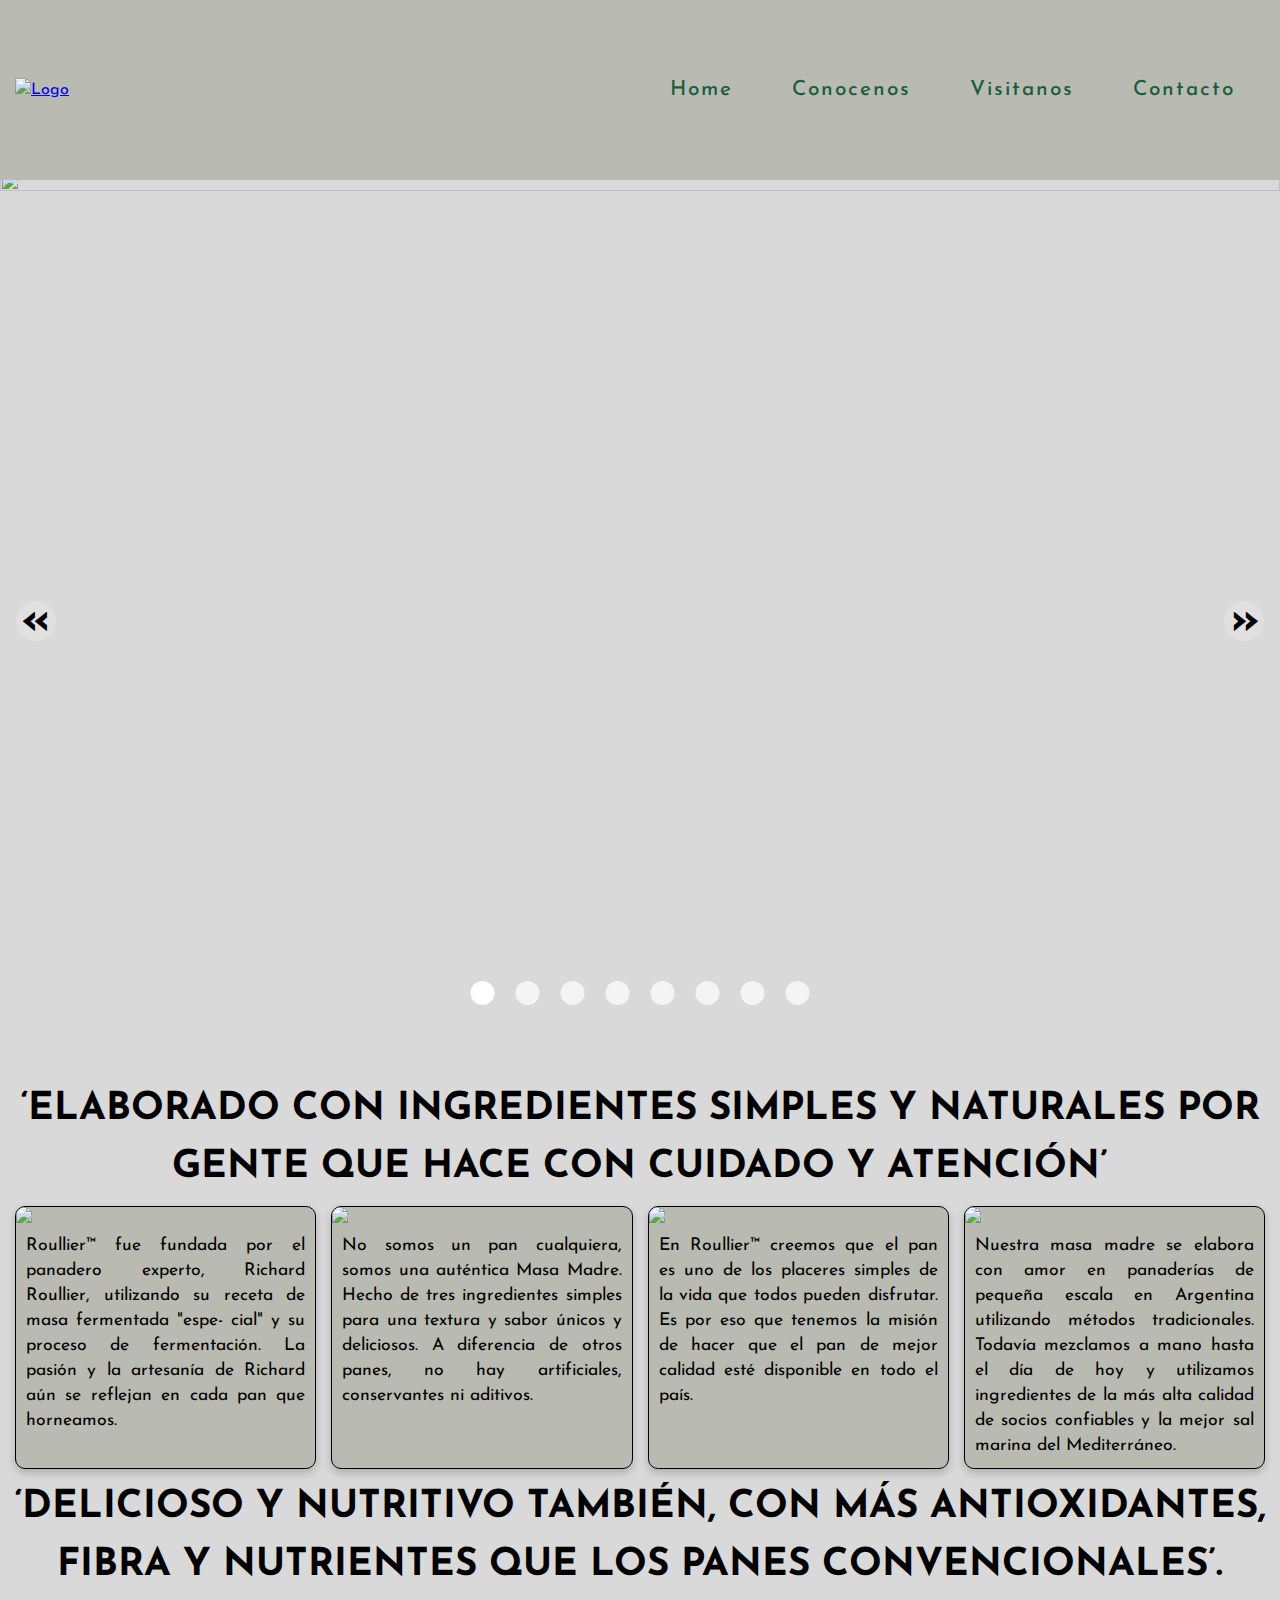
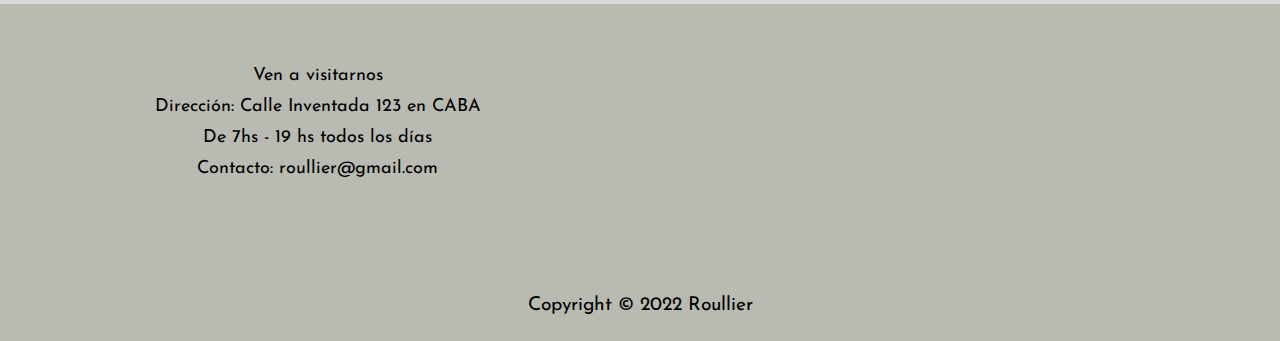
==== commit 9f9e8fff: "media query" ====
--- a/Index.html
+++ b/Index.html
@@ -171,15 +171,18 @@
 						<a href=""><i class="fa-brands fa-pinterest-p fa-xl"></i></a>
 				  </li>
 			</ul>
-			<iframe
-					src="https://www.google.com/maps/embed?pb=!1m18!1m12!1m3!1d105089.18487951913!2d-58.51975535823997!3d-34.603225189045624!2m3!1f0!2f0!3f0!3m2!1i1024!2i768!4f13.1!3m3!1m2!1s0x95bcb579510de101%3A0x88c0b776a1d90a3b!2zQm_Du2xhbg!5e0!3m2!1ses-419!2sar!4v1664682554172!5m2!1ses-419!2sar"
-					width="400"
-					height="200"
-					style="border: 0"
-					allowfullscreen=""
-					loading="lazy"
-					referrerpolicy="no-referrer-when-downgrade"
-			></iframe>
+			<div class="map">
+				  <iframe
+						  src="https://www.google.com/maps/embed?pb=!1m18!1m12!1m3!1d105089.18487951913!2d-58.51975535823997!3d-34.603225189045624!2m3!1f0!2f0!3f0!3m2!1i1024!2i768!4f13.1!3m3!1m2!1s0x95bcb579510de101%3A0x88c0b776a1d90a3b!2zQm_Du2xhbg!5e0!3m2!1ses-419!2sar!4v1664682554172!5m2!1ses-419!2sar"
+						  width="400"
+						  height="200"
+						  style="border: 0"
+						  allowfullscreen=""
+						  loading="lazy"
+						  referrerpolicy="no-referrer-when-downgrade"
+				  ></iframe>
+			</div>
+			
 	  </div>
 	  <p id="end">Copyright © 2022 Roullier</p>
 </footer>
--- a/style.css
+++ b/style.css
@@ -56,6 +56,7 @@
 /*FIN RESET*/
 
 /*Estilo nav*/
+
 .nav__logo {
     display: flex;
     position: relative;
@@ -314,7 +315,7 @@
     padding: 1rem;
     margin: 0.5rem;
     font-size: 1.125rem;
-    width: 100vh;
+    width: 90%;
     border-radius: 10px;
     border: none;
     -webkit-border-radius: 10px;
@@ -430,8 +431,9 @@
     align-self: center;
 }
 
-/*Tablet*//*
-@media screen and (max-width: 820px) {
+
+/*Horizontal celus-tablet */
+@media (min-width: 501px) and (max-width: 1023px) {
     .nav__links li {
         opacity: 0;
     }
@@ -444,6 +446,7 @@
         top: 0;
         margin-top: 10vh;
         flex-direction: column;
+        justify-content: start;
         width: 40%;
         transform: translatex(100%);
         transition: transform 0.5s ease-in;
@@ -454,7 +457,7 @@
         color: #1B5D3F;
         font-size: 1.5rem;
         font-weight: 600;
-        padding: 15px;
+        padding: 30px;
     }
 
     nav {
@@ -519,51 +522,97 @@
     }
 
     .carousel {
-        margin-top: 7vh;
-        display: inline-block;
-        height: 50vh;
-    }
-
-    .card > img {
+        display: flex;
+        margin-top: 0;
+        height: fit-content;
+    }
+    .carousel__track img {
         width: 100%;
+    }
+    .carousel__button--next {
+        right: 0.5rem;
+    }
+
+    .carousel__button--prev {
+        left: 0.5rem;
+    }
+    .carousel__button {
+        height: 35px;
+        width: 35px;
+        line-height: 35px;
+        font-size: 2.5rem;
+    }
+    .carousel__indicators {
+        position: absolute;
+        display: block;
+        top: 90%;
+        z-index: 1;
+    }
+
+    .carousel__indicator {
+        width: 1rem;
+        height: 1rem;
+        margin: auto 0.3rem;
+    }
+
+    .section-one__green {
+        display:flex;
+        flex-wrap: wrap;
+        justify-content: space-between;
+    }
+    .card__middle{
+        margin-top: 17px;
     }
 
     .card {
         width: 48%;
     }
 
-    .section-one__text {
-        display: flex;
-        align-items: center;
-        justify-content: center;
-        width: 100%;
-        height: 100%;
-    }
-
-    .section-one__green {
-        flex-wrap: wrap;
-        justify-content: center;
-        background-color:red;
-    }
-    .section-one__grey{
-        flex-flow: column wrap;
-    }
-    .section__col{
-        width: 100%;
-    }
-    .form {
-        width: 40rem;
-        font-size: 1.125rem;
-    }
+    .card:hover {
+        transform: translateY(0px);
+    }
+     .contacto{
+         flex-direction: column;
+         justify-content:center;
+         background-color: #d9d9d9;
+         flex-flow: column nowrap;
+     }
+     .form {
+         font-size: 1.125rem;
+         align-content: center;
+     }
 
     .form.area {
         height: 30vh;
     }
 
-}*/
-
-/*Horizontal celus*/
-@media screen and (max-width: 920px) and (orientation: landscape) {
+    .btn {
+        height: fit-content;
+    }
+
+    .section-one__text {
+        font-size: 1rem;
+    }
+    .section-one__grey__form{
+        flex-flow: row nowrap;
+    }
+    .section__col{
+        width: 50%;
+        padding:10px;
+        text-align: justify;
+    }
+    .footer__contact ul {
+        padding-bottom: 20px;
+    }
+
+    .footer__contact {
+        flex-wrap: wrap;
+    }
+
+}
+
+/*Vertical celus*/
+@media (max-width: 500px){
     .nav__links li {
         opacity: 0;
     }
@@ -576,6 +625,7 @@
         top: 0;
         margin-top: 10vh;
         flex-direction: column;
+        justify-content: start;
         width: 40%;
         transform: translatex(100%);
         transition: transform 0.5s ease-in;
@@ -586,7 +636,7 @@
         color: #1B5D3F;
         font-size: 1.5rem;
         font-weight: 600;
-        padding: 15px;
+        padding: 30px;
     }
 
     nav {
@@ -651,48 +701,19 @@
     }
 
     .carousel {
-        display: inline-block;
-        height: 100vh;
+        display: flex;
+        margin-top: 0;
+        height: fit-content;
+    }
+    .carousel__track img {
         width: 100%;
-        margin-top: 10vh;
-    }
-
-    .section-one__green {
-        display:flex;
-        flex-wrap: wrap;
-        justify-content: space-between;
-    }
-    .card__middle{
-        margin-top: 17px;
-    }
-
-    .card {
-        width: 48%;
-    }
-
-    .card:hover {
-        transform: translateY(0px);
-    }
-
-    .form {
-        width: 200vh;
-        font-size: 1.125rem;
-        align-content: center;
-    }
-
-    .form.area {
-        height: 30vh;
-    }
-
-    .btn {
-        height: fit-content;
-    }
-
-    .section-one__text {
-        font-size: 1rem;
-    }
-    .section-one__grey{
-        flex-flow: column wrap;
+    }
+    .carousel__button--next {
+        right: 0.5rem;
+    }
+
+    .carousel__button--prev {
+        left: 0.5rem;
     }
     .carousel__button {
         height: 25px;
@@ -700,181 +721,6 @@
         line-height: 25px;
         font-size: 2rem;
     }
-
-    .carousel__indicators {
-        position: absolute;
-        display: block;
-        top: 93%;
-        z-index: 1;
-    }
-
-    .carousel__indicator {
-        width: 1rem;
-        height: 1rem;
-        margin: auto 0.1rem;
-    }
-
-}
-
-/*Vertical celus*/
-@media screen and (max-width: 900px) and (orientation: portrait) {
-    .nav__links li {
-        opacity: 0;
-    }
-
-    .nav__links {
-        display: flex;
-        position: absolute;
-        right: 0;
-        height: 90vh;
-        top: 0;
-        margin-top: 10vh;
-        flex-direction: column;
-        width: 40%;
-        transform: translatex(100%);
-        transition: transform 0.5s ease-in;
-        background-color: rgba(185, 187, 178, 90%);
-    }
-
-    .nav__links a {
-        color: #1B5D3F;
-        font-size: 1.5rem;
-        font-weight: 600;
-        padding: 15px;
-    }
-
-    nav {
-        top: 0;
-        position: fixed;
-        background-color: #b9bbb2;
-        display: flex;
-        justify-content: space-between;
-        z-index: 2;
-        width: 100%;
-        height: 10vh;
-        padding: 9px;
-    }
-
-    .nav__burger {
-        display: block;
-        cursor: pointer;
-        z-index: 5;
-    }
-
-    .nav__burger div {
-        width: 25px;
-        height: 3px;
-        margin: 5px;
-    }
-
-    .nav__logo {
-        display: flex;
-        z-index: 5;
-        align-self: center;
-        width: fit-content;
-    }
-
-    .nav__logo img {
-        width: 10vh;
-    }
-
-    .nav-active {
-        transform: translateX(0%);
-    }
-
-    @keyframes navLinkFade {
-        from {
-            opacity: 0;
-            transform: translateX(50px);
-        }
-        to {
-            opacity: 1;
-            transform: translateX(0px);
-        }
-    }
-    .animateB .line1 {
-        transform: rotate(-45deg) translate(-5px, 6px);
-    }
-
-    .animateB .line2 {
-        opacity: 0;
-    }
-
-    .animateB .line3 {
-        transform: rotate(45deg) translate(-5px, -6px);
-    }
-
-    .carousel {
-        display: flex;
-        margin-top: 0;
-        height: fit-content;
-    }
-
-    .section-one {
-        margin: 0;
-    }
-
-    .section-one__green {
-        display: grid;
-        grid-template-columns: repeat(auto-fill, minmax(100%, 1fr));
-        grid-gap: 20px;
-
-    }
-    .section-one__grey{
-        flex-flow: column wrap;
-
-    }
-
-    .section-one__no-index {
-        margin-top: 7vh;
-        
-    }
-
-    .footer__contact ul {
-        padding-bottom: 20px;
-    }
-
-    .footer__contact {
-        flex-wrap: wrap;
-    }
-
-    .form {
-        width: 40vh;
-        font-size: 1.125rem;
-        align-content: center;
-    }
-
-    .form.area {
-        height: 30vh;
-    }
-
-    .form.btn {
-        width: 7rem;
-    }
-
-    .primary-heading {
-        margin-top: 7vh;
-    }
-
-    .carousel__track img {
-        width: 100vh;
-    }
-    .card {
-        width: 100%;
-    }
-
-    .card:hover {
-        transform: translateY(0);
-    }
-
-    .carousel__button--next {
-        right: 0.5rem;
-    }
-
-    .carousel__button--prev {
-        left: 0.5rem;
-    }
-
     .carousel__indicators {
         position: absolute;
         display: block;
@@ -888,19 +734,69 @@
         margin: auto 0.1rem;
     }
 
-    .section-one__text {
-        font-size: 1rem;
-    }
-
-    .carousel__button {
-        height: 25px;
-        width: 25px;
-        line-height: 25px;
-        font-size: 2rem;
+    .section-one {
+        margin: 0;
+    }
+
+    .section-one__green {
+        display: grid;
+        grid-template-columns: repeat(auto-fill, minmax(100%, 1fr));
+        grid-gap: 20px;
+
+    }
+    .section-one__grey{
+        flex-flow: column wrap;
+
     }
     .section__col{
         width: 100%;
         padding:10px;
         text-align: justify;
     }
-}
+    .section-one__no-index {
+        margin-top: 7vh;
+        
+    }
+
+    .footer__contact ul {
+        padding-bottom: 20px;
+    }
+
+    .footer__contact {
+        flex-wrap: wrap;
+    }
+
+    .form {
+        width: 90%;
+        font-size: 1.125rem;
+        align-content: center;
+    }
+
+    .form.area {
+        height: 30vh;
+    }
+
+    .form.btn {
+        width: 7rem;
+    }
+
+    .primary-heading {
+        margin-top: 7vh;
+    }
+
+
+    .card {
+        width: 100%;
+    }
+
+    .card:hover {
+        transform: translateY(0);
+    }
+
+
+    .section-one__text {
+        font-size: 1rem;
+    }
+
+
+}
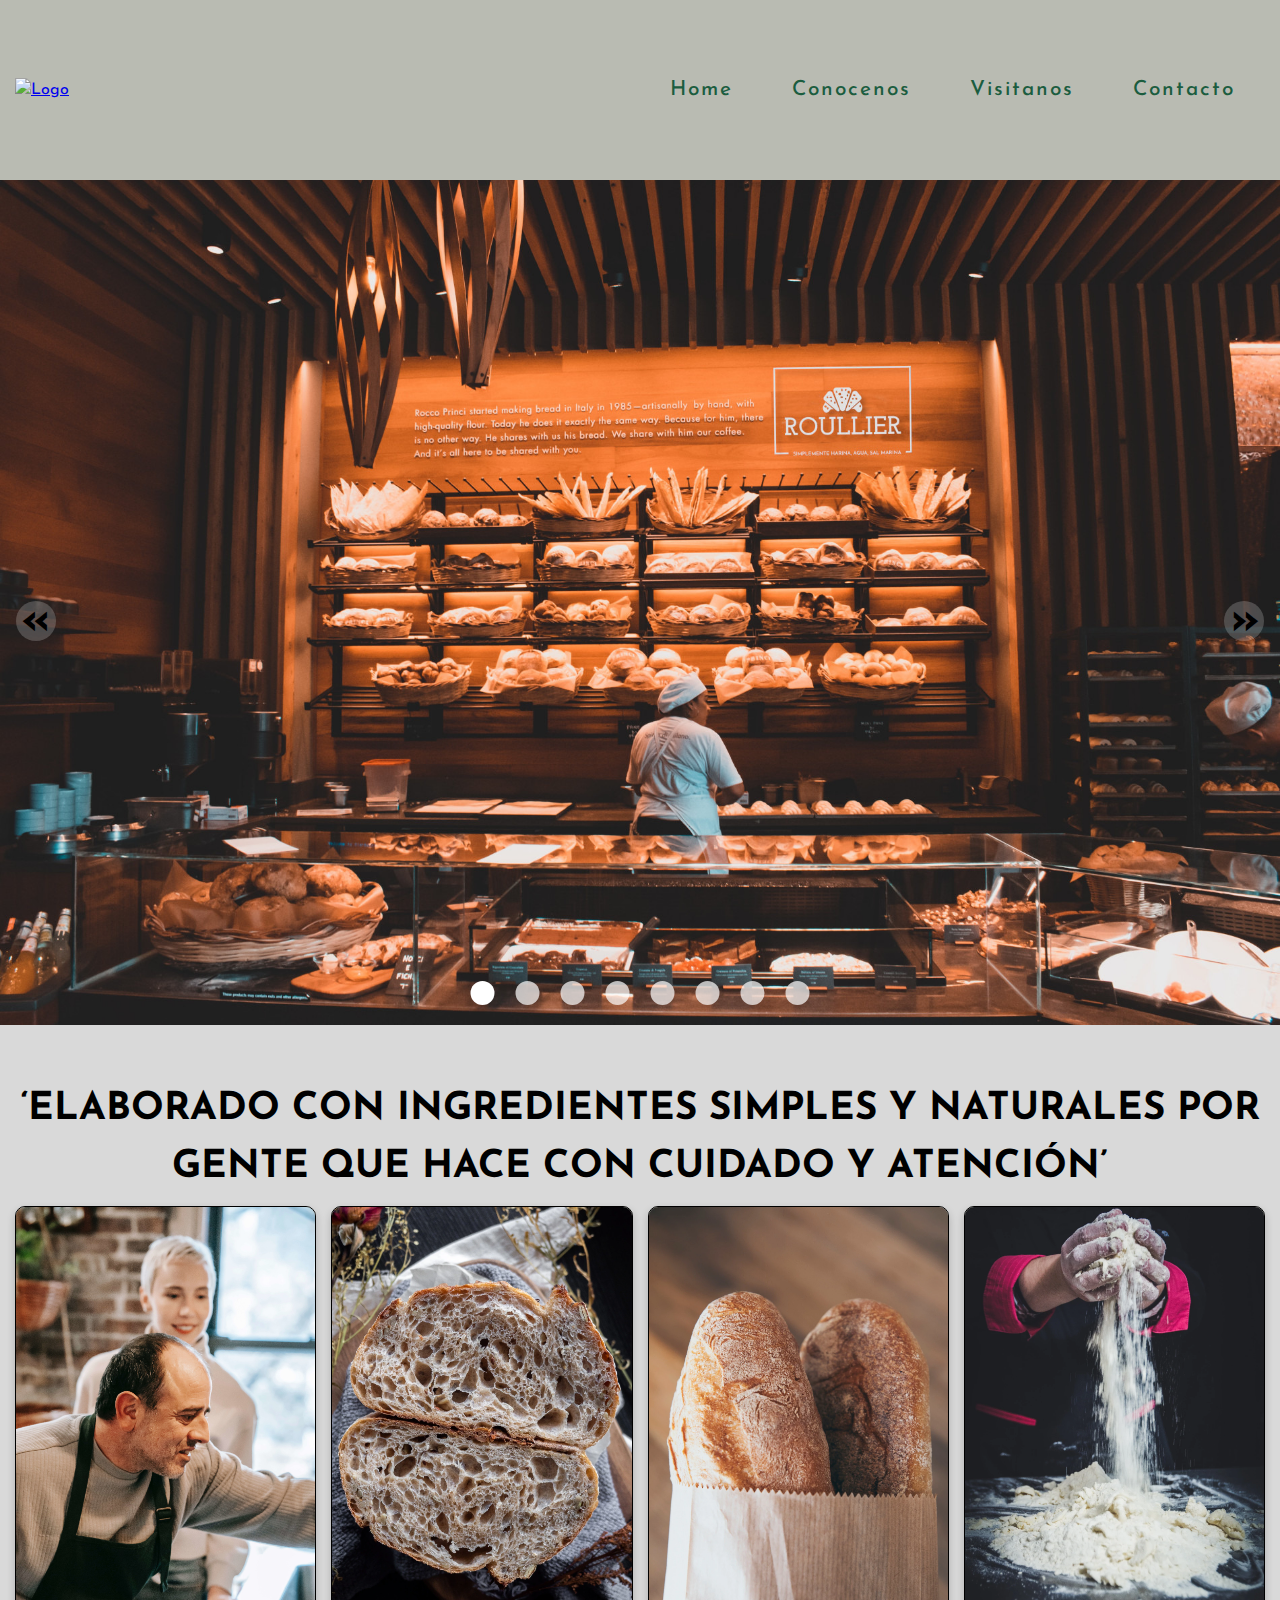
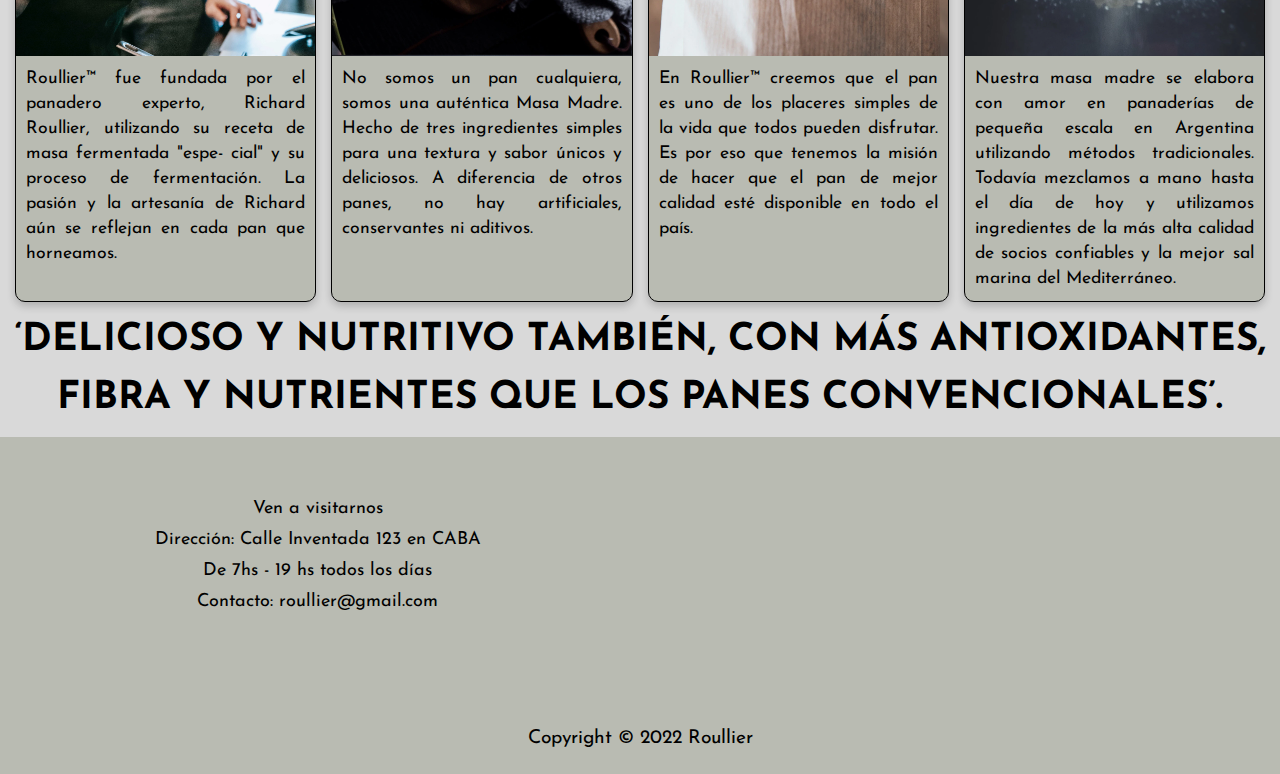
==== commit 05b84d37: "cambio en conocenos" ====
--- a/Index.html
+++ b/Index.html
@@ -43,28 +43,28 @@
 	  <div class="carousel">
 			<ul class="carousel__track">
 				  <li class="carousel__img carousel__img-visible">
-						<img src="img/imgCarousel1 (2).jpg" alt=""/>
+						<img src="img/imgCarousel1.webp" alt=""/>
 				  </li>
 				  <li class="carousel__img">
-						<img src="img/imgCarousel2 (2).jpg" alt=""/>
+						<img src="img/imgCarousel2.webp" alt=""/>
 				  </li>
 				  <li class="carousel__img">
-						<img src="img/imgCarousel3.jpg" alt=""/>
+						<img src="img/imgCarousel3.webp" alt=""/>
 				  </li>
 				  <li class="carousel__img">
-						<img src="img/imgCarousel4.jpg" alt=""/>
+						<img src="img/imgCarousel4.webp" alt=""/>
 				  </li>
 				  <li class="carousel__img">
-						<img src="img/imgCarousel5.jpg" alt=""/>
+						<img src="img/imgCarousel5.webp" alt=""/>
 				  </li>
 				  <li class="carousel__img">
-						<img src="img/imgCarousel6.jpg" alt=""/>
+						<img src="img/imgCarousel6.webp" alt=""/>
 				  </li>
 				  <li class="carousel__img">
-						<img src="img/imgCarousel7.jpg" alt=""/>
+						<img src="img/imgCarousel7.webp" alt=""/>
 				  </li>
 				  <li class="carousel__img">
-						<img src="img/imgCarousel8.jpg" alt=""/>
+						<img src="img/imgCarousel8.webp" alt=""/>
 				  </li>
 			</ul>
 			<div class="carousel__buttons">
@@ -98,7 +98,7 @@
 			
 			<div class="section-one__green">
 				  <div class="card">
-						<img src="img/imgCol1.jpg" class="card__img"/>
+						<img src="img/imgCol1.webp" class="card__img"/>
 						<div class="card__body">
 							  <p class="card__text">
 									Roullier™ fue fundada por el panadero experto, Richard Roullier,
@@ -109,7 +109,7 @@
 						</div>
 				  </div>
 				  <div class="card">
-						<img src="img/imgCol2.jpeg" class="card__img"/>
+						<img src="img/imgCol2.webp" class="card__img"/>
 						<div class="card__body">
 							  <p class="card__text">
 									No somos un pan cualquiera, somos una auténtica Masa Madre.
@@ -121,7 +121,7 @@
 				  </div>
 				  
 				  <div class="card card__middle">
-						<img src="img/imgCol3.jpeg" class="card__img"/>
+						<img src="img/imgCol3.webp" class="card__img"/>
 						<div class="card__body">
 							  <p class="card__text">
 									En Roullier™ creemos que el pan es uno de los placeres simples
@@ -134,7 +134,7 @@
 				  </div>
 				  
 				  <div class="card card__middle">
-						<img src="img/imgCol4.jpg" class="card__img"/>
+						<img src="img/imgCol4.webp" class="card__img"/>
 						<div class="card__body">
 							  <p class="card__text">
 									Nuestra masa madre se elabora con amor en panaderías de pequeña
--- a/style.css
+++ b/style.css
@@ -315,7 +315,7 @@
     padding: 1rem;
     margin: 0.5rem;
     font-size: 1.125rem;
-    width: 90%;
+    width: 85%;
     border-radius: 10px;
     border: none;
     -webkit-border-radius: 10px;
@@ -537,6 +537,7 @@
         left: 0.5rem;
     }
     .carousel__button {
+        top: 60%;
         height: 35px;
         width: 35px;
         line-height: 35px;
@@ -589,12 +590,15 @@
     .btn {
         height: fit-content;
     }
-
     .section-one__text {
         font-size: 1rem;
     }
     .section-one__grey__form{
         flex-flow: row nowrap;
+    }
+
+    .contact{
+        flex-flow: column wrap;
     }
     .section__col{
         width: 50%;
@@ -607,6 +611,9 @@
 
     .footer__contact {
         flex-wrap: wrap;
+    }
+    .section-one__no-index {
+        margin-top: 10vh;
     }
 
 }
@@ -754,7 +761,7 @@
         text-align: justify;
     }
     .section-one__no-index {
-        margin-top: 7vh;
+        margin-top: 10vh;
         
     }
 
@@ -767,7 +774,6 @@
     }
 
     .form {
-        width: 90%;
         font-size: 1.125rem;
         align-content: center;
     }
